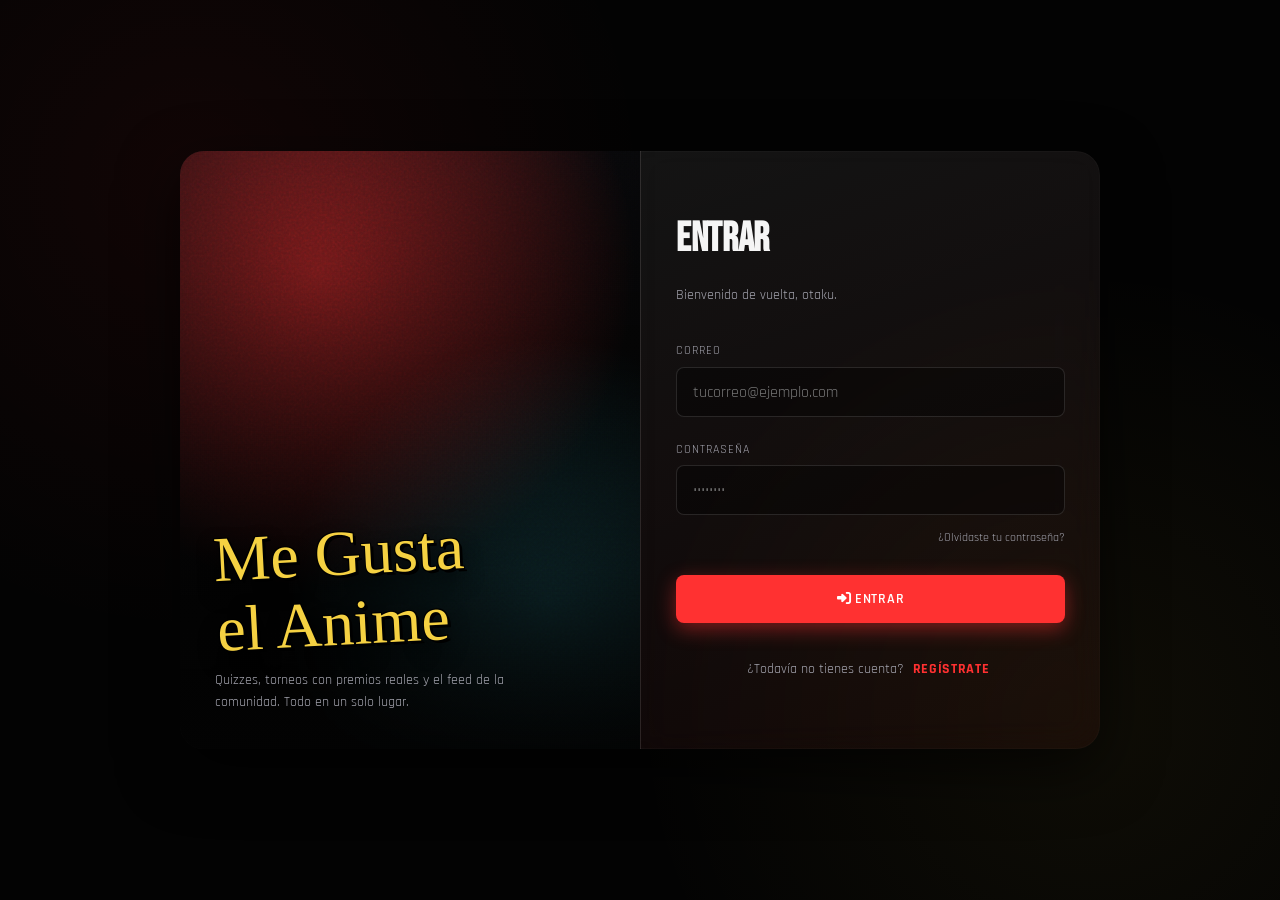
==== index.html @ 7f9291d6 "Update login and registration form titles and labels" ====
<!DOCTYPE html>
<html lang="es">
<head>
  <meta charset="UTF-8" />
  <meta name="viewport" content="width=device-width, initial-scale=1.0, maximum-scale=1.0, user-scalable=no" />
  <title>Me Gusta el Anime · Entrar</title>

  <link rel="preconnect" href="https://fonts.googleapis.com">
  <link rel="stylesheet" href="css/variables.css" />
  <link rel="stylesheet" href="css/login.css" />
  <link rel="stylesheet" href="css/transitions.css" />
  <link rel="stylesheet" href="https://cdnjs.cloudflare.com/ajax/libs/font-awesome/6.4.0/css/all.min.css">
</head>
<body>

  <!-- Velo del portal: arranca invisible, JS lo activa al confirmar entrada -->
  <div id="portal-veil" class="portal-veil"></div>

  <div class="pantalla-login">
    <div class="split-panel entrada-login" id="split-panel">

      <!-- LADO VISUAL -->
      <div class="panel-visual">
        <div class="panel-visual__slide panel-visual__slide--v1 activa"></div>
        <div class="panel-visual__slide panel-visual__slide--v2"></div>
        <div class="panel-visual__slide panel-visual__slide--v3"></div>
        <div class="panel-visual__branding">
          <div class="logo-graffiti">Me Gusta<br>el Anime</div>
          <p>Quizzes, torneos con premios reales y el feed de la comunidad. Todo en un solo lugar.</p>
        </div>
      </div>

      <!-- LADO DE FORMULARIOS -->
      <div class="panel-formularios">
        <div class="formularios-wrapper">

          <!-- LOGIN -->
          <form id="form-login" class="formulario activo" novalidate>
            <h2 class="formulario__titulo">Entrar</h2>
            <p class="formulario__subtitulo">Bienvenido de vuelta, otaku.</p>

            <div class="input-grupo">
              <label for="login-email">Correo</label>
              <input type="email" id="login-email" placeholder="tucorreo@ejemplo.com" required autocomplete="email" />
            </div>

            <div class="input-grupo">
              <label for="login-password">Contraseña</label>
              <input type="password" id="login-password" placeholder="••••••••" required autocomplete="current-password" />
            </div>

            <span class="olvido-password" id="btn-olvido-password">¿Olvidaste tu contraseña?</span>

            <button type="submit" class="btn btn-primario" style="width:100%;" id="btn-login">
              <i class="fa-solid fa-right-to-bracket"></i> Entrar
            </button>

            <div class="zona-mensajes" id="mensajes-login"></div>

            <p class="formulario__pie">
              ¿Todavía no tienes cuenta?
              <button type="button" id="ir-a-registro">Regístrate</button>
            </p>
          </form>

          <!-- REGISTRO -->
          <form id="form-registro" class="formulario" novalidate>
            <h2 class="formulario__titulo">Crear cuenta</h2>
            <p class="formulario__subtitulo">Únete a la comunidad en menos de un minuto.</p>

            <div class="input-grupo">
              <label for="registro-usuario">Usuario</label>
              <input type="text" id="registro-usuario" placeholder="Tu nombre de otaku" required autocomplete="username" />
            </div>

            <div class="input-grupo">
              <label for="registro-email">Correo</label>
              <input type="email" id="registro-email" placeholder="tucorreo@ejemplo.com" required autocomplete="email" />
            </div>

            <div class="input-grupo">
              <label for="registro-password">Contraseña</label>
              <input type="password" id="registro-password" placeholder="Mínimo 6 caracteres" required autocomplete="new-password" />
            </div>

            <button type="submit" class="btn btn-primario" style="width:100%;" id="btn-registro">
              <i class="fa-solid fa-user-plus"></i> Crear cuenta
            </button>

            <div class="zona-mensajes" id="mensajes-registro"></div>

            <p class="formulario__pie">
              ¿Ya tienes cuenta?
              <button type="button" id="ir-a-login">Inicia sesión</button>
            </p>
          </form>

        </div>
      </div>
    </div>
  </div>

  <script type="module" src="js/auth.js"></script>
</body>
</html>
---- css/variables.css ----
/* =====================================================================
   OTAKU NEXUS · variables.css
   ---------------------------------------------------------------------
   Tokens de diseño. Se importa PRIMERO en cada HTML.

   Dirección visual: "Manga Noir Premium" — la identidad negro+rojo
   original, refinada con la disciplina de espaciado/tipografía que
   pediste (estilo Vercel) y UN acento adicional ("plasma", cian
   eléctrico) reservado para momentos especiales: la transición de
   login → dashboard y detalles de foco/hover. El rojo sigue siendo
   el protagonista; el plasma es la sorpresa, no el fondo.
   ===================================================================== */

@import url('https://fonts.googleapis.com/css2?family=Bebas+Neue&family=Permanent+Marker&family=Rajdhani:wght@400;500;600;700&family=Share+Tech+Mono&display=swap');

:root {
  /* ---------- COLORES BASE (sin cambios, todo lo existente sigue igual) ---------- */
  --color-bg: #030303;
  --color-bg-soft: #0c0c0f;
  --color-accent-red: #ff3131;
  --color-accent-yellow: #f5d142;

  --color-text: #f5f5f5;
  --color-text-muted: #a3a3ad;
  --color-border: rgba(255, 255, 255, 0.08);

  --glass-bg: rgba(255, 255, 255, 0.04);
  --glass-bg-strong: rgba(255, 255, 255, 0.07);
  --glass-border: rgba(255, 255, 255, 0.12);
  --glass-blur: 16px;

  --color-red-glow: rgba(255, 49, 49, 0.45);
  --color-yellow-glow: rgba(245, 209, 66, 0.35);
  --color-red-soft: rgba(255, 49, 49, 0.12);
  --color-yellow-soft: rgba(245, 209, 66, 0.12);

  /* ---------- NUEVO: ACENTO "PLASMA" (uso deliberadamente escaso) ----------
     Solo para: la transición portal, anillos de foco, y un brillo muy
     puntual en tarjetas premium. Si empieza a aparecer en más de 2-3
     lugares por pantalla, es una señal de que se está sobre-usando. */
  --color-plasma: #43e6ff;
  --color-plasma-deep: #0f7fa8;
  --color-plasma-glow: rgba(67, 230, 255, 0.45);
  --color-plasma-soft: rgba(67, 230, 255, 0.1);

  /* Vidrio con tinte rojo, para tarjetas que quieres que se sientan
     "de marca" en vez de vidrio neutro genérico */
  --glass-tint-red: rgba(255, 49, 49, 0.05);

  /* ---------- TIPOGRAFÍA (misma familia tipográfica, mismo ADN) ---------- */
  --font-logo: 'Permanent Marker', cursive;
  --font-display: 'Bebas Neue', 'Oswald', sans-serif;
  --font-body: 'Rajdhani', 'Segoe UI', sans-serif;
  --font-mono: 'Share Tech Mono', monospace;

  --fs-xs: 0.75rem;
  --fs-sm: 0.875rem;
  --fs-base: 1rem;
  --fs-lg: 1.25rem;
  --fs-xl: 1.75rem;
  --fs-2xl: 2.5rem;
  --fs-3xl: 4rem;

  /* Tracking: negativo en display grande (como pediste, estilo Vercel),
     los títulos condensados tipo Bebas Neue lo agradecen en tamaños XL */
  --tracking-display-tight: -0.01em;
  --leading-body: 1.6;

  /* ---------- ESPACIADOS ---------- */
  --space-xs: 0.4rem;
  --space-sm: 0.8rem;
  --space-md: 1.4rem;
  --space-lg: 2.2rem;
  --space-xl: 3.5rem;

  /* ---------- RADIOS Y TRANSICIONES ---------- */
  --radius-sm: 8px;
  --radius-md: 14px;
  --radius-lg: 24px;
  --transition-fast: 0.18s ease;
  --transition-mid: 0.35s cubic-bezier(0.4, 0, 0.2, 1);

  /* Curvas nuevas para las animaciones "cinemáticas" (portal, stagger) */
  --ease-portal: cubic-bezier(0.76, 0, 0.24, 1);
  --ease-pop: cubic-bezier(0.34, 1.56, 0.64, 1);

  /* ---------- SOMBRAS ---------- */
  --shadow-card: 0 10px 40px rgba(0, 0, 0, 0.55);
  --shadow-card-lifted: 0 20px 60px rgba(0, 0, 0, 0.65), 0 0 0 1px rgba(255, 255, 255, 0.04) inset;
}

/* Respeta a las personas que piden menos movimiento en su sistema */
@media (prefers-reduced-motion: reduce) {
  *, *::before, *::after {
    animation-duration: 0.01ms !important;
    animation-iteration-count: 1 !important;
    transition-duration: 0.01ms !important;
    scroll-behavior: auto !important;
  }
}

/* =====================================================================
   RESET BÁSICO — aplica a TODAS las páginas
   ===================================================================== */
* {
  margin: 0;
  padding: 0;
  box-sizing: border-box;
}

html, body {
  height: 100%;
}

body {
  background-color: var(--color-bg);
  color: var(--color-text);
  font-family: var(--font-body);
  font-size: var(--fs-base);
  line-height: var(--leading-body);
  -webkit-font-smoothing: antialiased;
  background-image:
    radial-gradient(circle at 15% 20%, rgba(255, 49, 49, 0.06), transparent 35%),
    radial-gradient(circle at 85% 80%, rgba(245, 209, 66, 0.05), transparent 35%);
  background-attachment: fixed;
}

a { color: inherit; text-decoration: none; }
img, iframe, video { max-width: 100%; display: block; }

/* Foco visible y accesible en todo el sitio, con el acento plasma */
:focus-visible {
  outline: 2px solid var(--color-plasma);
  outline-offset: 2px;
}

/* =====================================================================
   ELEMENTOS REUTILIZABLES
   ===================================================================== */
.glass {
  background: var(--glass-bg);
  border: 1px solid var(--glass-border);
  border-radius: var(--radius-md);
  backdrop-filter: blur(var(--glass-blur));
  -webkit-backdrop-filter: blur(var(--glass-blur));
  box-shadow: var(--shadow-card);
}

.titulo-poster {
  font-family: var(--font-display);
  letter-spacing: var(--tracking-display-tight);
  text-transform: uppercase;
  position: relative;
  display: inline-block;
}

.titulo-poster::after {
  content: '';
  position: absolute;
  left: 0;
  bottom: -6px;
  width: 60%;
  height: 4px;
  background: linear-gradient(90deg, var(--color-accent-red), transparent);
  border-radius: 2px;
}

.btn {
  font-family: var(--font-body);
  font-weight: 600;
  letter-spacing: 0.05em;
  text-transform: uppercase;
  font-size: var(--fs-sm);
  padding: var(--space-sm) var(--space-lg);
  min-height: 48px;
  border: none;
  border-radius: var(--radius-sm);
  cursor: pointer;
  transition: transform var(--transition-fast), box-shadow var(--transition-fast), background var(--transition-fast);
}

.btn-primario {
  background: var(--color-accent-red);
  color: #fff;
  box-shadow: 0 6px 20px var(--color-red-glow);
}
.btn-primario:hover { transform: translateY(-2px); box-shadow: 0 10px 28px var(--color-red-glow); }
.btn-primario:active { transform: translateY(0) scale(0.98); }

.btn-secundario {
  background: transparent;
  color: var(--color-text);
  border: 1px solid var(--glass-border);
}
.btn-secundario:hover { border-color: var(--color-accent-red); color: var(--color-accent-red); }

.btn:disabled { opacity: 0.5; cursor: not-allowed; transform: none !important; }

.input-grupo { display: flex; flex-direction: column; gap: var(--space-xs); margin-bottom: var(--space-md); }
.input-grupo label { font-size: var(--fs-xs); text-transform: uppercase; letter-spacing: 0.08em; color: var(--color-text-muted); }
.input-grupo input, .input-grupo select, .input-grupo textarea {
  background: rgba(0, 0, 0, 0.35);
  border: 1px solid var(--glass-border);
  border-radius: var(--radius-sm);
  padding: 0.85rem 1rem;
  min-height: 48px;
  color: var(--color-text);
  font-family: var(--font-body);
  font-size: var(--fs-base);
  outline: none;
  transition: border-color var(--transition-fast), box-shadow var(--transition-fast);
}
.input-grupo input:focus, .input-grupo select:focus, .input-grupo textarea:focus {
  border-color: var(--color-accent-red);
  box-shadow: 0 0 0 3px var(--color-red-soft);
}

.input-fila { display: flex; gap: var(--space-sm); }
.input-fila .input-grupo { flex: 1; }
.input-fila .input-grupo.codigo-pais { flex: 0 0 110px; }

.alerta-amarilla {
  background: var(--color-yellow-soft); border: 1px solid var(--color-accent-yellow); color: var(--color-accent-yellow);
  font-family: var(--font-body); font-weight: 600; font-size: var(--fs-sm);
  padding: var(--space-sm) var(--space-md); border-radius: var(--radius-sm); text-align: center;
  box-shadow: 0 0 24px var(--color-yellow-glow);
}
.alerta-roja {
  background: var(--color-red-soft); border: 1px solid var(--color-accent-red); color: var(--color-accent-red);
  font-weight: 600; font-size: var(--fs-sm); padding: var(--space-sm) var(--space-md); border-radius: var(--radius-sm); text-align: center;
}
.alerta-verde {
  background: rgba(76, 217, 123, 0.12); border: 1px solid #4cd97b; color: #4cd97b;
  font-weight: 600; font-size: var(--fs-sm); padding: var(--space-sm) var(--space-md); border-radius: var(--radius-sm); text-align: center;
}

.oculto { display: none !important; }

::-webkit-scrollbar { width: 8px; }
::-webkit-scrollbar-track { background: var(--color-bg-soft); }
::-webkit-scrollbar-thumb { background: var(--color-accent-red); border-radius: 4px; }
---- css/login.css ----
/* =====================================================================
   OTAKU NEXUS · login.css
   ---------------------------------------------------------------------
   Pantalla de Login / Registro. Panel dividido en 2: lado visual
   (slides abstractos tipo "cover art", listos para reemplazarse por
   banners reales de Supabase) y lado de formularios en vidrio con
   tinte rojo (no vidrio blanco genérico).
   ===================================================================== */

.pantalla-login {
  min-height: 100vh;
  width: 100%;
  display: flex;
  align-items: center;
  justify-content: center;
  padding: var(--space-md);
}

/* ---------------------------------------------------------------------
   Tarjeta "split panel"
   --------------------------------------------------------------------- */
.split-panel {
  position: relative;
  width: 100%;
  max-width: 920px;
  min-height: 560px;
  display: grid;
  grid-template-columns: 1fr 1fr;
  overflow: hidden;
  border-radius: var(--radius-lg);
  box-shadow: var(--shadow-card-lifted);
}

/* ---------- LADO VISUAL ---------- */
.panel-visual {
  position: relative;
  overflow: hidden;
  order: 1;
}

/* Slides abstractos: degradados en capas + grano sutil, simulan
   "cover art" de anime sin usar arte con derechos de autor. Cuando
   conectemos los banners reales de Supabase, esta clase se reemplaza
   por background-image en el JS y el resto del efecto se mantiene. */
.panel-visual__slide {
  position: absolute;
  inset: 0;
  opacity: 0;
  transform: scale(1.08);
  transition: opacity 1.4s ease, transform 8s ease;
  background-size: cover;
  background-position: center;
}

.panel-visual__slide.activa {
  opacity: 1;
  transform: scale(1);
}

.panel-visual__slide--v1 {
  background:
    radial-gradient(circle at 30% 20%, rgba(255, 49, 49, 0.55), transparent 55%),
    radial-gradient(circle at 80% 75%, rgba(67, 230, 255, 0.25), transparent 45%),
    linear-gradient(160deg, #0c0c0f 0%, #030303 60%);
}
.panel-visual__slide--v2 {
  background:
    radial-gradient(circle at 75% 25%, rgba(245, 209, 66, 0.35), transparent 50%),
    radial-gradient(circle at 20% 80%, rgba(255, 49, 49, 0.45), transparent 50%),
    linear-gradient(200deg, #0c0c0f 0%, #030303 65%);
}
.panel-visual__slide--v3 {
  background:
    radial-gradient(circle at 50% 15%, rgba(67, 230, 255, 0.3), transparent 50%),
    radial-gradient(circle at 60% 90%, rgba(255, 49, 49, 0.4), transparent 50%),
    linear-gradient(190deg, #0c0c0f 0%, #030303 60%);
}

/* Grano sutil sobre los slides, para que no se vean "planos" */
.panel-visual::after {
  content: '';
  position: absolute;
  inset: 0;
  z-index: 2;
  opacity: 0.35;
  mix-blend-mode: overlay;
  background-image: url("data:image/svg+xml,%3Csvg xmlns='http://www.w3.org/2000/svg' viewBox='0 0 200 200'%3E%3Cfilter id='n'%3E%3CfeTurbulence type='fractalNoise' baseFrequency='0.9' numOctaves='2' stitchTiles='stitch'/%3E%3C/filter%3E%3Crect width='100%25' height='100%25' filter='url(%23n)'/%3E%3C/svg%3E");
}

.panel-visual::before {
  content: '';
  position: absolute;
  inset: 0;
  background: linear-gradient(180deg, rgba(3, 3, 3, 0.1) 0%, rgba(3, 3, 3, 0.55) 70%, rgba(3, 3, 3, 0.92) 100%);
  z-index: 3;
}

.panel-visual__branding {
  position: absolute;
  bottom: var(--space-lg);
  left: var(--space-lg);
  right: var(--space-lg);
  z-index: 4;
}

.panel-visual__branding h1 {
  font-family: var(--font-display);
  font-size: var(--fs-3xl);
  line-height: 1;
  letter-spacing: var(--tracking-display-tight);
  color: #fff;
  text-shadow: 0 0 24px var(--color-red-glow);
}

.logo-graffiti {
  font-family: var(--font-logo);
  font-size: var(--fs-3xl);
  line-height: 1.1;
  color: var(--color-accent-yellow) !important;
  text-shadow: 3px 3px 0 #000, -1px -1px 0 #000, 1px -1px 0 #000, -1px 1px 0 #000, 1px 1px 0 #000, 0 10px 20px rgba(0,0,0,0.8) !important;
  transform: rotate(-3deg);
  margin-bottom: var(--space-sm);
}

.panel-visual__branding p {
  margin-top: var(--space-xs);
  color: var(--color-text-muted);
  font-size: var(--fs-sm);
  max-width: 320px;
}

/* ---------- LADO DE FORMULARIOS (vidrio con tinte de marca) ---------- */
.panel-formularios {
  position: relative;
  background: linear-gradient(160deg, var(--glass-bg-strong), var(--glass-tint-red));
  backdrop-filter: blur(var(--glass-blur));
  -webkit-backdrop-filter: blur(var(--glass-blur));
  border-left: 1px solid var(--glass-border);
  display: flex;
  flex-direction: column;
  justify-content: center;
  padding: var(--space-xl) var(--space-lg);
  order: 2;
}

.formularios-wrapper {
  position: relative;
  width: 100%;
}

.formulario {
  position: absolute;
  top: 0;
  left: 0;
  width: 100%;
  opacity: 0;
  pointer-events: none;
  transform: translateX(40px);
  transition: opacity var(--transition-mid), transform var(--transition-mid);
}

.formulario.activo {
  position: relative;
  opacity: 1;
  pointer-events: auto;
  transform: translateX(0);
}

.formulario__titulo {
  font-family: var(--font-display);
  font-size: var(--fs-2xl);
  letter-spacing: var(--tracking-display-tight);
  text-transform: uppercase;
  margin-bottom: var(--space-sm);
}

.formulario__subtitulo {
  color: var(--color-text-muted);
  font-size: var(--fs-sm);
  margin-bottom: var(--space-lg);
}

.formulario__pie {
  margin-top: var(--space-md);
  font-size: var(--fs-sm);
  color: var(--color-text-muted);
  text-align: center;
}

.formulario__pie button {
  background: none;
  border: none;
  color: var(--color-accent-red);
  font-weight: 700;
  cursor: pointer;
  font-family: var(--font-body);
  font-size: var(--fs-sm);
  text-transform: uppercase;
  letter-spacing: 0.05em;
  min-height: 48px;
  padding: 0 0.3rem;
}
.formulario__pie button:hover { text-decoration: underline; }

.olvido-password {
  display: block;
  text-align: right;
  font-size: var(--fs-xs);
  color: var(--color-text-muted);
  margin-top: -0.6rem;
  margin-bottom: var(--space-md);
  cursor: pointer;
  min-height: 24px;
}
.olvido-password:hover { color: var(--color-accent-yellow); }

.zona-mensajes { margin-top: var(--space-md); }
.zona-mensajes:empty { display: none; }

/* ---------------------------------------------------------------------
   RESPONSIVE — mobile first real: en pantallas angostas el visual
   se convierte en franja superior compacta y los formularios ganan
   todo el protagonismo (que es lo que se usa el 90% del tiempo desde
   un teléfono).
   --------------------------------------------------------------------- */
@media (max-width: 760px) {
  .split-panel { grid-template-columns: 1fr; min-height: auto; border-radius: var(--radius-md); }
  .panel-visual { order: 1; min-height: 200px; }
  .panel-formularios { order: 2; border-left: none; border-top: 1px solid var(--glass-border); padding: var(--space-lg) var(--space-md); }
  .panel-visual__branding h1 { font-size: var(--fs-2xl); }
  .pantalla-login { padding: 0; }
  .split-panel { border-radius: 0; min-height: 100vh; }
}

.oculto { display: none !important; }
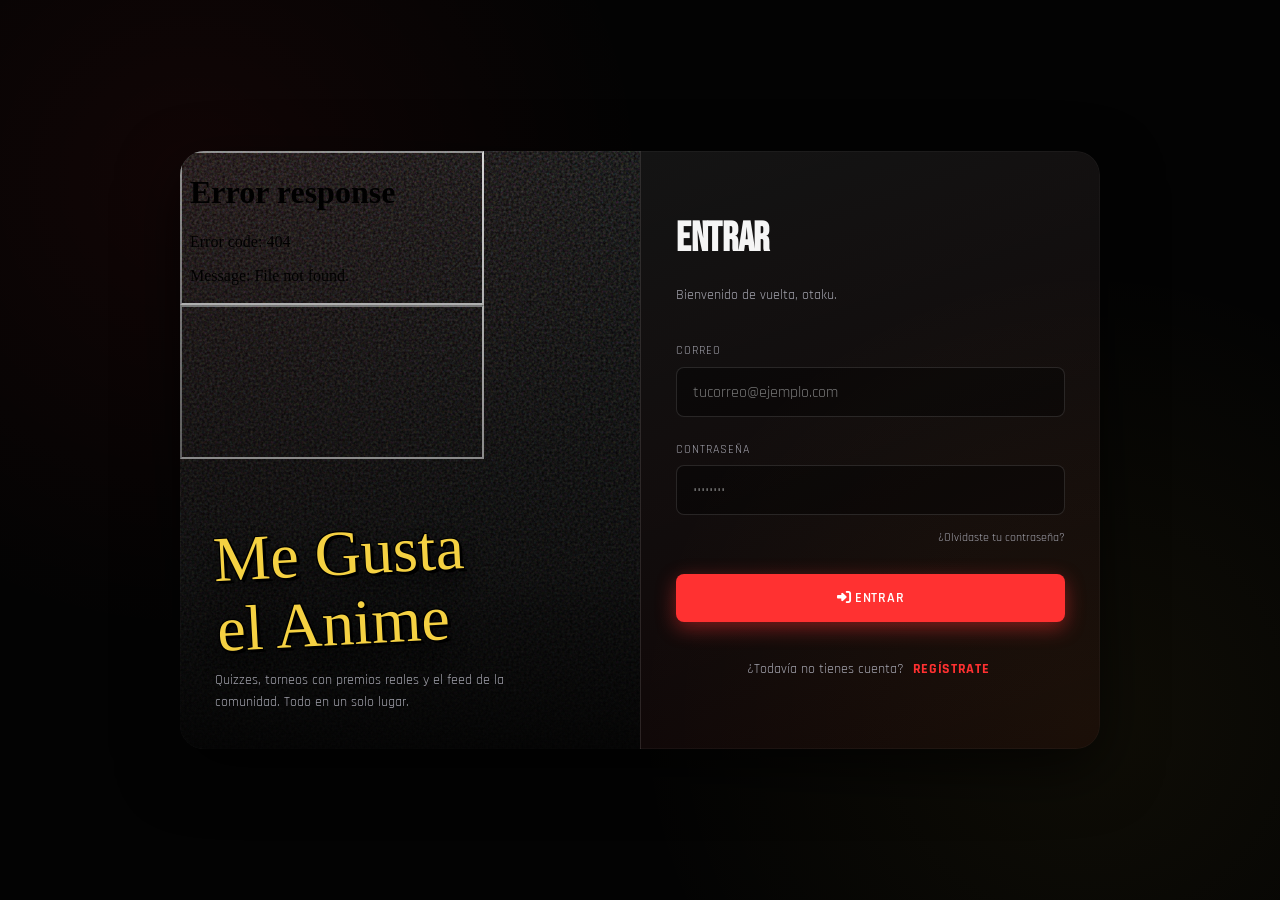
==== commit 24c3b7e2: "Enhance visual panel with iframes and comments Updated comments for better clarity and added iframes" ====
--- a/index.html
+++ b/index.html
@@ -19,11 +19,12 @@
   <div class="pantalla-login">
     <div class="split-panel entrada-login" id="split-panel">
 
-      <!-- LADO VISUAL -->
+      <!-- LADO VISUAL: tómbola de animaciones (doble iframe en cross-fade) -->
       <div class="panel-visual">
-        <div class="panel-visual__slide panel-visual__slide--v1 activa"></div>
-        <div class="panel-visual__slide panel-visual__slide--v2"></div>
-        <div class="panel-visual__slide panel-visual__slide--v3"></div>
+        <iframe id="fondoA" class="panel-visual__frame activa" data-actual="megustaelanime.html"
+                src="megustaelanime.html" title="" tabindex="-1" aria-hidden="true"></iframe>
+        <iframe id="fondoB" class="panel-visual__frame" data-actual=""
+                src="" title="" tabindex="-1" aria-hidden="true"></iframe>
         <div class="panel-visual__branding">
           <div class="logo-graffiti">Me Gusta<br>el Anime</div>
           <p>Quizzes, torneos con premios reales y el feed de la comunidad. Todo en un solo lugar.</p>
@@ -100,6 +101,8 @@
     </div>
   </div>
 
+  <!-- Módulo de fondo: SOLO decide qué animación se ve. No sabe nada de auth. -->
+  <script src="js/fondo-tombola.js"></script>
   <script type="module" src="js/auth.js"></script>
 </body>
 </html>
--- a/css/variables.css
+++ b/css/variables.css
@@ -1,5 +1,5 @@
 /* =====================================================================
-   OTAKU NEXUS · variables.css
+   ME GUSTA EL ANIME · variables.css
    ---------------------------------------------------------------------
    Tokens de diseño. Se importa PRIMERO en cada HTML.
 
@@ -46,6 +46,43 @@
   /* Vidrio con tinte rojo, para tarjetas que quieres que se sientan
      "de marca" en vez de vidrio neutro genérico */
   --glass-tint-red: rgba(255, 49, 49, 0.05);
+
+  /* =====================================================================
+     PALETA "PORTAL CHAKRA" — acento dinámico por sección
+     ---------------------------------------------------------------------
+     Cada pestaña del dashboard tiene su propio color de identidad, que
+     repinta en vivo el indicador de navegación, el acento de los
+     títulos de sección y los estados activos/hover de esa pantalla.
+     Mantiene la misma "temperatura" neón que el rojo/amarillo/plasma
+     que ya existían, para que no se sientan colores importados de
+     otra paleta.
+       Inicio   -> rojo    (--color-accent-red, ya existente)
+       Buscar   -> verde
+       Arcade   -> naranja
+       Quiz     -> morado
+       Ajustes  -> azul
+     ===================================================================== */
+  --color-accent-green: #2ee67d;
+  --color-green-glow: rgba(46, 230, 125, 0.45);
+  --color-green-soft: rgba(46, 230, 125, 0.12);
+
+  --color-accent-orange: #ff8c42;
+  --color-orange-glow: rgba(255, 140, 66, 0.45);
+  --color-orange-soft: rgba(255, 140, 66, 0.12);
+
+  --color-accent-purple: #b46bff;
+  --color-purple-glow: rgba(180, 107, 255, 0.45);
+  --color-purple-soft: rgba(180, 107, 255, 0.12);
+
+  --color-accent-blue: #4361ee;
+  --color-blue-glow: rgba(67, 97, 238, 0.45);
+  --color-blue-soft: rgba(67, 97, 238, 0.12);
+
+  /* Fallback global: si nada define --color-activo, todo el sistema
+     sigue viéndose exactamente igual que hoy (rojo de marca). */
+  --color-activo: var(--color-accent-red);
+  --glow-activo: var(--color-red-glow);
+  --soft-activo: var(--color-red-soft);
 
   /* ---------- TIPOGRAFÍA (misma familia tipográfica, mismo ADN) ---------- */
   --font-logo: 'Permanent Marker', cursive;
--- a/css/transitions.css
+++ b/css/transitions.css
@@ -0,0 +1,114 @@
+/* =====================================================================
+   OTAKU NEXUS · transitions.css
+   ---------------------------------------------------------------------
+   La firma visual del sitio: el "PORTAL". En vez de un fade genérico
+   entre el login y el dashboard, usamos un velo que se abre en iris
+   (clip-path circular) combinado con una tarjeta que se inclina en 3D
+   y se disuelve. El dashboard "nace" con el mismo velo cerrándose
+   hacia la barra inferior, y su contenido entra en cascada (stagger),
+   como una app nativa, no como una página web recargando.
+
+   Como son 2 documentos HTML distintos (no SPA), el truco es que el
+   velo ya empieza "cerrado" en dashboard.html (sin flash de contenido)
+   y se abre con JS apenas el DOM está listo.
+   ===================================================================== */
+
+/* ---------------------------------------------------------------------
+   EL VELO ("PORTAL")
+   --------------------------------------------------------------------- */
+.portal-veil {
+  position: fixed;
+  inset: 0;
+  z-index: 9999;
+  pointer-events: none;
+  background:
+    radial-gradient(circle at 50% 50%, var(--color-plasma-deep) 0%, var(--color-bg) 45%, #000 100%);
+  clip-path: circle(0% at 50% 50%);
+  opacity: 0;
+}
+
+/* Estado inicial en el LOGIN: invisible, listo para abrirse hacia afuera */
+.portal-veil.veil--cerrando {
+  animation: portalCerrar 0.75s var(--ease-portal) forwards;
+}
+
+@keyframes portalCerrar {
+  0%   { clip-path: circle(0% at var(--origen-x, 50%) var(--origen-y, 50%)); opacity: 0; }
+  15%  { opacity: 1; }
+  100% { clip-path: circle(150% at var(--origen-x, 50%) var(--origen-y, 50%)); opacity: 1; }
+}
+
+/* Estado inicial en el DASHBOARD: ya cubierto por completo (evita flash) */
+.portal-veil.veil--cubierto {
+  clip-path: circle(150% at 50% 100%);
+  opacity: 1;
+}
+
+.portal-veil.veil--abriendo {
+  animation: portalAbrir 0.85s var(--ease-portal) forwards;
+}
+
+@keyframes portalAbrir {
+  0%   { clip-path: circle(150% at 50% 100%); opacity: 1; }
+  85%  { opacity: 1; }
+  100% { clip-path: circle(0% at 50% 100%); opacity: 0; }
+}
+
+/* ---------------------------------------------------------------------
+   LA TARJETA DE LOGIN "CAYENDO" HACIA EL PORTAL (3D)
+   --------------------------------------------------------------------- */
+.portal-saliendo {
+  animation: cardHaciaElPortal 0.6s var(--ease-portal) forwards;
+  transform-style: preserve-3d;
+}
+
+@keyframes cardHaciaElPortal {
+  0% {
+    transform: perspective(1400px) rotateX(0deg) scale(1);
+    opacity: 1;
+    filter: blur(0px);
+  }
+  100% {
+    transform: perspective(1400px) rotateX(14deg) translateY(-30px) scale(0.88);
+    opacity: 0;
+    filter: blur(10px);
+  }
+}
+
+/* ---------------------------------------------------------------------
+   ENTRADA EN CASCADA DEL DASHBOARD (STAGGER 3D)
+   --------------------------------------------------------------------- */
+.stagger-in {
+  opacity: 0;
+  transform: perspective(900px) rotateX(8deg) translateY(18px);
+  animation: entradaEnCascada 0.6s var(--ease-pop) forwards;
+  animation-delay: var(--stagger-delay, 0s);
+}
+
+@keyframes entradaEnCascada {
+  to {
+    opacity: 1;
+    transform: perspective(900px) rotateX(0deg) translateY(0);
+  }
+}
+
+/* ---------------------------------------------------------------------
+   ENTRADA SUAVE DEL LOGIN AL CARGAR LA PÁGINA POR PRIMERA VEZ
+   --------------------------------------------------------------------- */
+.entrada-login {
+  animation: entradaLogin 0.8s var(--ease-pop) both;
+}
+@keyframes entradaLogin {
+  from { opacity: 0; transform: perspective(1400px) rotateX(-6deg) translateY(24px) scale(0.97); }
+  to   { opacity: 1; transform: perspective(1400px) rotateX(0deg) translateY(0) scale(1); }
+}
+
+@media (prefers-reduced-motion: reduce) {
+  .portal-veil, .portal-saliendo, .stagger-in, .entrada-login {
+    animation: none !important;
+    transform: none !important;
+    filter: none !important;
+    opacity: 1 !important;
+    clip-path: none !important;
+  }
+}
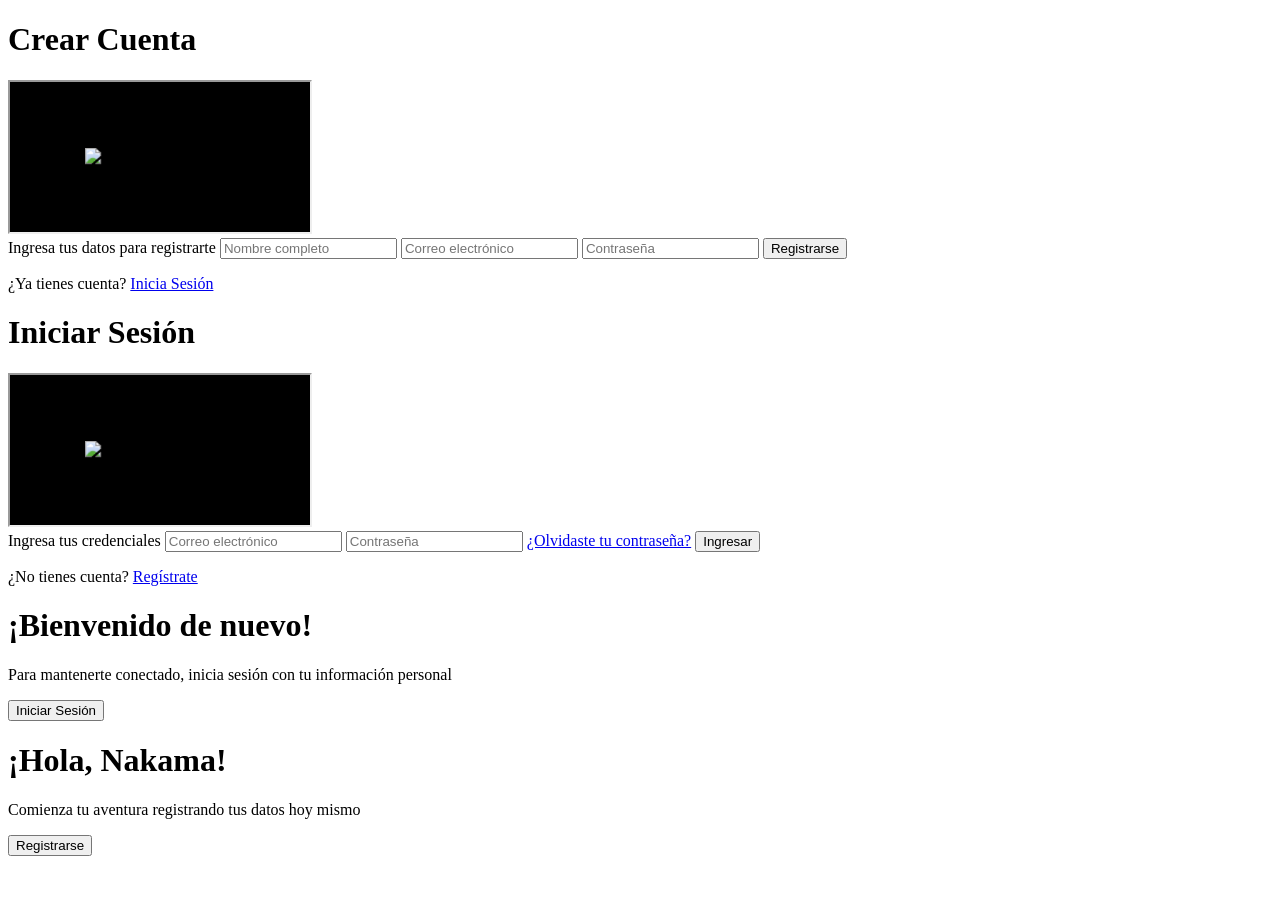
==== commit 86f47ba4: "Refactor index.html for improved structure and styles" ====
--- a/index.html
+++ b/index.html
@@ -1,108 +1,75 @@
 <!DOCTYPE html>
 <html lang="es">
 <head>
-  <meta charset="UTF-8" />
-  <meta name="viewport" content="width=device-width, initial-scale=1.0, maximum-scale=1.0, user-scalable=no" />
-  <title>Me Gusta el Anime · Entrar</title>
-
-  <link rel="preconnect" href="https://fonts.googleapis.com">
-  <link rel="stylesheet" href="css/variables.css" />
-  <link rel="stylesheet" href="css/login.css" />
-  <link rel="stylesheet" href="css/transitions.css" />
-  <link rel="stylesheet" href="https://cdnjs.cloudflare.com/ajax/libs/font-awesome/6.4.0/css/all.min.css">
+    <meta charset="UTF-8">
+    <meta name="viewport" content="width=device-width, initial-scale=1.0, maximum-scale=1.0, user-scalable=no, minimum-scale=1.0">
+    <title>Me Gusta el Anime | Entrar</title>
+    <link rel="stylesheet" href="https://cdnjs.cloudflare.com/ajax/libs/font-awesome/5.15.4/css/all.min.css">
+    <link rel="stylesheet" href="css/login.css">
 </head>
 <body>
+    <div class="container" id="container">
 
-  <!-- Velo del portal: arranca invisible, JS lo activa al confirmar entrada -->
-  <div id="portal-veil" class="portal-veil"></div>
+        <!-- PANEL DE REGISTRO (SIGN UP) -->
+        <div class="form-container sign-up-container">
+            <form action="#">
+                <h1>Crear Cuenta</h1>
 
-  <div class="pantalla-login">
-    <div class="split-panel entrada-login" id="split-panel">
+                <!-- Tómbola de animación (antes: barco-luffy fijo) -->
+                <div class="animacion-box">
+                    <iframe class="tombola-frame" id="tombolaRegistro" src="megustaelanime.html" title="" tabindex="-1" aria-hidden="true"></iframe>
+                </div>
 
-      <!-- LADO VISUAL: tómbola de animaciones (doble iframe en cross-fade) -->
-      <div class="panel-visual">
-        <iframe id="fondoA" class="panel-visual__frame activa" data-actual="megustaelanime.html"
-                src="megustaelanime.html" title="" tabindex="-1" aria-hidden="true"></iframe>
-        <iframe id="fondoB" class="panel-visual__frame" data-actual=""
-                src="" title="" tabindex="-1" aria-hidden="true"></iframe>
-        <div class="panel-visual__branding">
-          <div class="logo-graffiti">Me Gusta<br>el Anime</div>
-          <p>Quizzes, torneos con premios reales y el feed de la comunidad. Todo en un solo lugar.</p>
+                <span>Ingresa tus datos para registrarte</span>
+                <input type="text" placeholder="Nombre completo" />
+                <input type="email" placeholder="Correo electrónico" />
+                <input type="password" placeholder="Contraseña" />
+                <button type="button">Registrarse</button>
+
+                <p class="mobile-toggle">¿Ya tienes cuenta? <a href="#" id="signInMobile">Inicia Sesión</a></p>
+            </form>
         </div>
-      </div>
 
-      <!-- LADO DE FORMULARIOS -->
-      <div class="panel-formularios">
-        <div class="formularios-wrapper">
+        <!-- PANEL DE INICIO DE SESIÓN (SIGN IN) -->
+        <div class="form-container sign-in-container">
+            <form action="#">
+                <h1>Iniciar Sesión</h1>
 
-          <!-- LOGIN -->
-          <form id="form-login" class="formulario activo" novalidate>
-            <h2 class="formulario__titulo">Entrar</h2>
-            <p class="formulario__subtitulo">Bienvenido de vuelta, otaku.</p>
+                <!-- Tómbola de animación (antes: nube-akatsuki fija) -->
+                <div class="animacion-box">
+                    <iframe class="tombola-frame" id="tombolaLogin" src="megustaelanime.html" title="" tabindex="-1" aria-hidden="true"></iframe>
+                </div>
 
-            <div class="input-grupo">
-              <label for="login-email">Correo</label>
-              <input type="email" id="login-email" placeholder="tucorreo@ejemplo.com" required autocomplete="email" />
+                <span>Ingresa tus credenciales</span>
+                <input type="email" placeholder="Correo electrónico" />
+                <input type="password" placeholder="Contraseña" />
+                <a href="#">¿Olvidaste tu contraseña?</a>
+                <button type="button">Ingresar</button>
+
+                <p class="mobile-toggle">¿No tienes cuenta? <a href="#" id="signUpMobile">Regístrate</a></p>
+            </form>
+        </div>
+
+        <!-- PANEL SUPERPUESTO (SOLO PC) -->
+        <div class="overlay-container">
+            <div class="overlay">
+                <div class="overlay-panel overlay-left">
+                    <h1>¡Bienvenido de nuevo!</h1>
+                    <p>Para mantenerte conectado, inicia sesión con tu información personal</p>
+                    <button class="ghost" id="signIn">Iniciar Sesión</button>
+                </div>
+                <div class="overlay-panel overlay-right">
+                    <h1>¡Hola, Nakama!</h1>
+                    <p>Comienza tu aventura registrando tus datos hoy mismo</p>
+                    <button class="ghost" id="signUp">Registrarse</button>
+                </div>
             </div>
+        </div>
+    </div>
 
-            <div class="input-grupo">
-              <label for="login-password">Contraseña</label>
-              <input type="password" id="login-password" placeholder="••••••••" required autocomplete="current-password" />
-            </div>
-
-            <span class="olvido-password" id="btn-olvido-password">¿Olvidaste tu contraseña?</span>
-
-            <button type="submit" class="btn btn-primario" style="width:100%;" id="btn-login">
-              <i class="fa-solid fa-right-to-bracket"></i> Entrar
-            </button>
-
-            <div class="zona-mensajes" id="mensajes-login"></div>
-
-            <p class="formulario__pie">
-              ¿Todavía no tienes cuenta?
-              <button type="button" id="ir-a-registro">Regístrate</button>
-            </p>
-          </form>
-
-          <!-- REGISTRO -->
-          <form id="form-registro" class="formulario" novalidate>
-            <h2 class="formulario__titulo">Crear cuenta</h2>
-            <p class="formulario__subtitulo">Únete a la comunidad en menos de un minuto.</p>
-
-            <div class="input-grupo">
-              <label for="registro-usuario">Usuario</label>
-              <input type="text" id="registro-usuario" placeholder="Tu nombre de otaku" required autocomplete="username" />
-            </div>
-
-            <div class="input-grupo">
-              <label for="registro-email">Correo</label>
-              <input type="email" id="registro-email" placeholder="tucorreo@ejemplo.com" required autocomplete="email" />
-            </div>
-
-            <div class="input-grupo">
-              <label for="registro-password">Contraseña</label>
-              <input type="password" id="registro-password" placeholder="Mínimo 6 caracteres" required autocomplete="new-password" />
-            </div>
-
-            <button type="submit" class="btn btn-primario" style="width:100%;" id="btn-registro">
-              <i class="fa-solid fa-user-plus"></i> Crear cuenta
-            </button>
-
-            <div class="zona-mensajes" id="mensajes-registro"></div>
-
-            <p class="formulario__pie">
-              ¿Ya tienes cuenta?
-              <button type="button" id="ir-a-login">Inicia sesión</button>
-            </p>
-          </form>
-
-        </div>
-      </div>
-    </div>
-  </div>
-
-  <!-- Módulo de fondo: SOLO decide qué animación se ve. No sabe nada de auth. -->
-  <script src="js/fondo-tombola.js"></script>
-  <script type="module" src="js/auth.js"></script>
+    <!-- Módulo 1: SOLO decide qué animación va en la tómbola -->
+    <script src="js/fondo-tombola.js"></script>
+    <!-- Módulo 2: SOLO alterna login/registro (desktop + mobile) -->
+    <script src="js/auth-ui.js"></script>
 </body>
 </html>
--- a/css/login.css
+++ b/css/login.css
@@ -1,10 +1,9 @@
 /* =====================================================================
-   OTAKU NEXUS · login.css
+   ME GUSTA EL ANIME · login.css
    ---------------------------------------------------------------------
    Pantalla de Login / Registro. Panel dividido en 2: lado visual
-   (slides abstractos tipo "cover art", listos para reemplazarse por
-   banners reales de Supabase) y lado de formularios en vidrio con
-   tinte rojo (no vidrio blanco genérico).
+   (tómbola de animaciones en iframe) y lado de formularios en vidrio
+   con tinte rojo (no vidrio blanco genérico).
    ===================================================================== */
 
 .pantalla-login {
@@ -36,47 +35,30 @@
   position: relative;
   overflow: hidden;
   order: 1;
-}
-
-/* Slides abstractos: degradados en capas + grano sutil, simulan
-   "cover art" de anime sin usar arte con derechos de autor. Cuando
-   conectemos los banners reales de Supabase, esta clase se reemplaza
-   por background-image en el JS y el resto del efecto se mantiene. */
-.panel-visual__slide {
+  background: #030303; /* fondo de respaldo mientras carga el primer iframe */
+}
+
+/* Tómbola de animaciones: dos iframes en cross-fade (doble buffer).
+   Uno siempre visible, el otro precarga la siguiente animación antes
+   de mostrarla (evita parpadeos / pantallazo negro en redes lentas). */
+.panel-visual__frame {
   position: absolute;
   inset: 0;
+  width: 100%;
+  height: 100%;
+  border: 0;
+  z-index: 1;
+  pointer-events: none;
   opacity: 0;
-  transform: scale(1.08);
-  transition: opacity 1.4s ease, transform 8s ease;
-  background-size: cover;
-  background-position: center;
-}
-
-.panel-visual__slide.activa {
+  will-change: opacity;
+  transition: opacity .6s ease;
+}
+
+.panel-visual__frame.activa {
   opacity: 1;
-  transform: scale(1);
-}
-
-.panel-visual__slide--v1 {
-  background:
-    radial-gradient(circle at 30% 20%, rgba(255, 49, 49, 0.55), transparent 55%),
-    radial-gradient(circle at 80% 75%, rgba(67, 230, 255, 0.25), transparent 45%),
-    linear-gradient(160deg, #0c0c0f 0%, #030303 60%);
-}
-.panel-visual__slide--v2 {
-  background:
-    radial-gradient(circle at 75% 25%, rgba(245, 209, 66, 0.35), transparent 50%),
-    radial-gradient(circle at 20% 80%, rgba(255, 49, 49, 0.45), transparent 50%),
-    linear-gradient(200deg, #0c0c0f 0%, #030303 65%);
-}
-.panel-visual__slide--v3 {
-  background:
-    radial-gradient(circle at 50% 15%, rgba(67, 230, 255, 0.3), transparent 50%),
-    radial-gradient(circle at 60% 90%, rgba(255, 49, 49, 0.4), transparent 50%),
-    linear-gradient(190deg, #0c0c0f 0%, #030303 60%);
-}
-
-/* Grano sutil sobre los slides, para que no se vean "planos" */
+}
+
+/* Grano sutil sobre la tómbola, para que no se vea "plana" */
 .panel-visual::after {
   content: '';
   position: absolute;
@@ -84,6 +66,7 @@
   z-index: 2;
   opacity: 0.35;
   mix-blend-mode: overlay;
+  pointer-events: none;
   background-image: url("data:image/svg+xml,%3Csvg xmlns='http://www.w3.org/2000/svg' viewBox='0 0 200 200'%3E%3Cfilter id='n'%3E%3CfeTurbulence type='fractalNoise' baseFrequency='0.9' numOctaves='2' stitchTiles='stitch'/%3E%3C/filter%3E%3Crect width='100%25' height='100%25' filter='url(%23n)'/%3E%3C/svg%3E");
 }
 
@@ -91,8 +74,9 @@
   content: '';
   position: absolute;
   inset: 0;
+  z-index: 3;
+  pointer-events: none;
   background: linear-gradient(180deg, rgba(3, 3, 3, 0.1) 0%, rgba(3, 3, 3, 0.55) 70%, rgba(3, 3, 3, 0.92) 100%);
-  z-index: 3;
 }
 
 .panel-visual__branding {
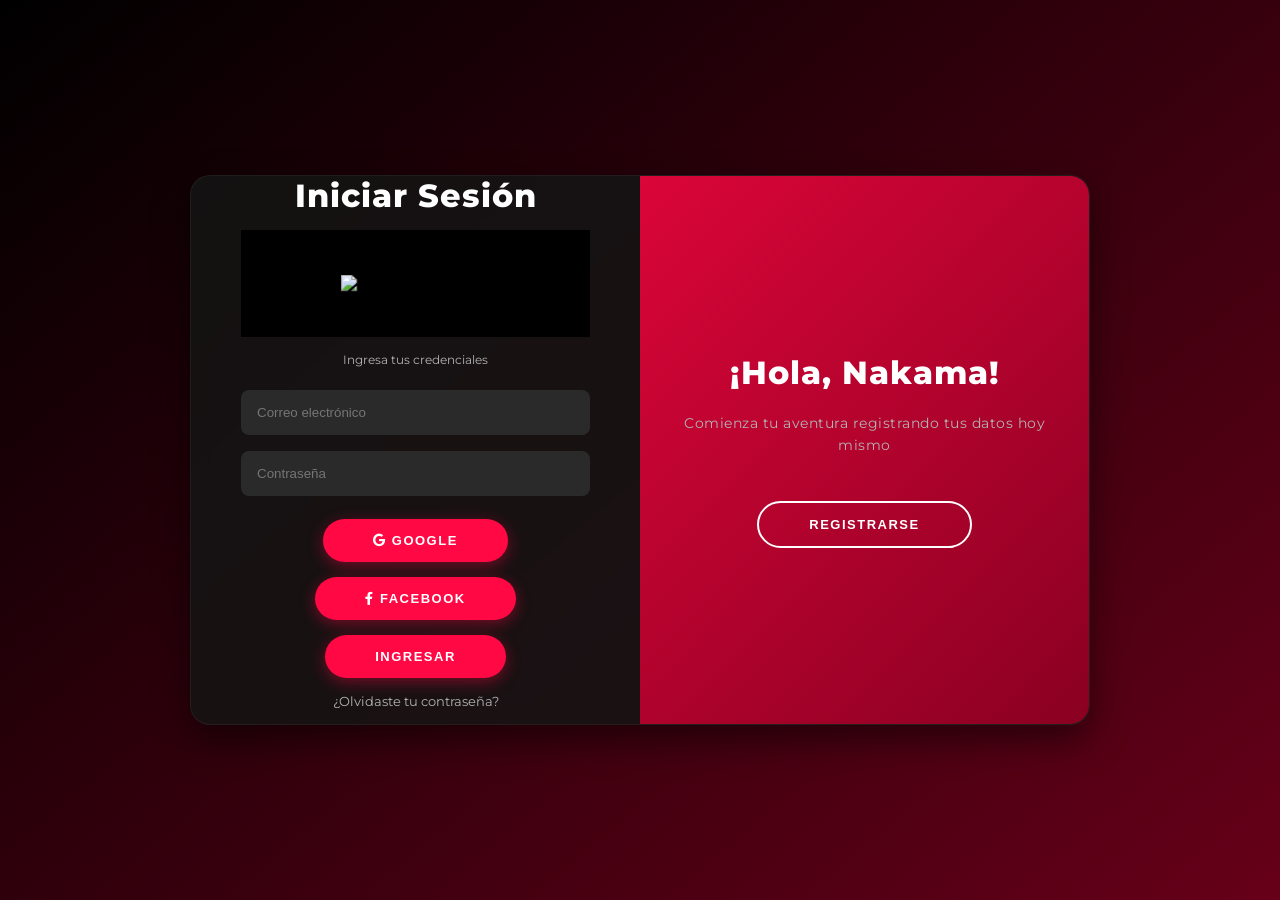
==== commit 3794805f: "Add social login buttons and update password link" ====
--- a/index.html
+++ b/index.html
@@ -43,10 +43,20 @@
                 <span>Ingresa tus credenciales</span>
                 <input type="email" placeholder="Correo electrónico" />
                 <input type="password" placeholder="Contraseña" />
-                <a href="#">¿Olvidaste tu contraseña?</a>
+
+                <div class="social-login">
+                    <button type="button" class="btn-social btn-google">
+                        <i class="fab fa-google"></i> Google
+                    </button>
+                    <button type="button" class="btn-social btn-facebook">
+                        <i class="fab fa-facebook-f"></i> Facebook
+                    </button>
+                </div>
+
                 <button type="button">Ingresar</button>
 
                 <p class="mobile-toggle">¿No tienes cuenta? <a href="#" id="signUpMobile">Regístrate</a></p>
+                <a href="#" class="olvido-destacado">¿Olvidaste tu contraseña?</a>
             </form>
         </div>
 
--- a/css/login.css
+++ b/css/login.css
@@ -1,219 +1,356 @@
 /* =====================================================================
-   ME GUSTA EL ANIME · login.css
+   ME GUSTA EL ANIME · css/login.css
    ---------------------------------------------------------------------
-   Pantalla de Login / Registro. Panel dividido en 2: lado visual
-   (tómbola de animaciones en iframe) y lado de formularios en vidrio
-   con tinte rojo (no vidrio blanco genérico).
+   Mismo diseño exacto de tu loginanime.html original (tarjetas
+   deslizantes + overlay). Cambios respecto al original:
+     1) Se quitó #canvas1 y su motor de partículas (pesado en móvil).
+     2) El body ahora usa un degradado líquido negro/escarlata animado
+        en vez del canvas.
+     3) .barco-luffy / .nube-akatsuki fijas -> .tombola-frame (iframe).
+   Todo lo demás (layout, textos, breakpoints) es idéntico.
    ===================================================================== */
 
-.pantalla-login {
-  min-height: 100vh;
-  width: 100%;
-  display: flex;
-  align-items: center;
-  justify-content: center;
-  padding: var(--space-md);
+@import url('https://fonts.googleapis.com/css?family=Montserrat:400,700,800');
+
+:root {
+    --bg-body: #050505;
+    --bg-container: rgba(20, 20, 20, 0.85);
+    --bg-input: #2a2a2a;
+    --text-main: #ffffff;
+    --text-secondary: #b3b3b3;
+    --accent-primary: #ff0844;
+    --accent-secondary: #ffb199;
+    --rojo-profundo: #8a0021;
+    --gradient-overlay: linear-gradient(135deg, var(--accent-primary), var(--rojo-profundo));
+    --shadow-glass: 0 15px 35px rgba(0,0,0,0.5);
+    --border-glass: 1px solid rgba(255, 255, 255, 0.05);
+}
+
+* {
+    box-sizing: border-box;
+    margin: 0;
+    padding: 0;
+    -webkit-tap-highlight-color: transparent;
 }
 
 /* ---------------------------------------------------------------------
-   Tarjeta "split panel"
+   FONDO LÍQUIDO (reemplaza el canvas de partículas)
    --------------------------------------------------------------------- */
-.split-panel {
-  position: relative;
-  width: 100%;
-  max-width: 920px;
-  min-height: 560px;
-  display: grid;
-  grid-template-columns: 1fr 1fr;
-  overflow: hidden;
-  border-radius: var(--radius-lg);
-  box-shadow: var(--shadow-card-lifted);
-}
-
-/* ---------- LADO VISUAL ---------- */
-.panel-visual {
-  position: relative;
-  overflow: hidden;
-  order: 1;
-  background: #030303; /* fondo de respaldo mientras carga el primer iframe */
-}
-
-/* Tómbola de animaciones: dos iframes en cross-fade (doble buffer).
-   Uno siempre visible, el otro precarga la siguiente animación antes
-   de mostrarla (evita parpadeos / pantallazo negro en redes lentas). */
-.panel-visual__frame {
-  position: absolute;
-  inset: 0;
-  width: 100%;
-  height: 100%;
-  border: 0;
-  z-index: 1;
-  pointer-events: none;
-  opacity: 0;
-  will-change: opacity;
-  transition: opacity .6s ease;
-}
-
-.panel-visual__frame.activa {
-  opacity: 1;
-}
-
-/* Grano sutil sobre la tómbola, para que no se vea "plana" */
-.panel-visual::after {
-  content: '';
-  position: absolute;
-  inset: 0;
-  z-index: 2;
-  opacity: 0.35;
-  mix-blend-mode: overlay;
-  pointer-events: none;
-  background-image: url("data:image/svg+xml,%3Csvg xmlns='http://www.w3.org/2000/svg' viewBox='0 0 200 200'%3E%3Cfilter id='n'%3E%3CfeTurbulence type='fractalNoise' baseFrequency='0.9' numOctaves='2' stitchTiles='stitch'/%3E%3C/filter%3E%3Crect width='100%25' height='100%25' filter='url(%23n)'/%3E%3C/svg%3E");
-}
-
-.panel-visual::before {
-  content: '';
-  position: absolute;
-  inset: 0;
-  z-index: 3;
-  pointer-events: none;
-  background: linear-gradient(180deg, rgba(3, 3, 3, 0.1) 0%, rgba(3, 3, 3, 0.55) 70%, rgba(3, 3, 3, 0.92) 100%);
-}
-
-.panel-visual__branding {
-  position: absolute;
-  bottom: var(--space-lg);
-  left: var(--space-lg);
-  right: var(--space-lg);
-  z-index: 4;
-}
-
-.panel-visual__branding h1 {
-  font-family: var(--font-display);
-  font-size: var(--fs-3xl);
-  line-height: 1;
-  letter-spacing: var(--tracking-display-tight);
-  color: #fff;
-  text-shadow: 0 0 24px var(--color-red-glow);
-}
-
-.logo-graffiti {
-  font-family: var(--font-logo);
-  font-size: var(--fs-3xl);
-  line-height: 1.1;
-  color: var(--color-accent-yellow) !important;
-  text-shadow: 3px 3px 0 #000, -1px -1px 0 #000, 1px -1px 0 #000, -1px 1px 0 #000, 1px 1px 0 #000, 0 10px 20px rgba(0,0,0,0.8) !important;
-  transform: rotate(-3deg);
-  margin-bottom: var(--space-sm);
-}
-
-.panel-visual__branding p {
-  margin-top: var(--space-xs);
-  color: var(--color-text-muted);
-  font-size: var(--fs-sm);
-  max-width: 320px;
-}
-
-/* ---------- LADO DE FORMULARIOS (vidrio con tinte de marca) ---------- */
-.panel-formularios {
-  position: relative;
-  background: linear-gradient(160deg, var(--glass-bg-strong), var(--glass-tint-red));
-  backdrop-filter: blur(var(--glass-blur));
-  -webkit-backdrop-filter: blur(var(--glass-blur));
-  border-left: 1px solid var(--glass-border);
-  display: flex;
-  flex-direction: column;
-  justify-content: center;
-  padding: var(--space-xl) var(--space-lg);
-  order: 2;
-}
-
-.formularios-wrapper {
-  position: relative;
-  width: 100%;
-}
-
-.formulario {
-  position: absolute;
-  top: 0;
-  left: 0;
-  width: 100%;
-  opacity: 0;
-  pointer-events: none;
-  transform: translateX(40px);
-  transition: opacity var(--transition-mid), transform var(--transition-mid);
-}
-
-.formulario.activo {
-  position: relative;
-  opacity: 1;
-  pointer-events: auto;
-  transform: translateX(0);
-}
-
-.formulario__titulo {
-  font-family: var(--font-display);
-  font-size: var(--fs-2xl);
-  letter-spacing: var(--tracking-display-tight);
-  text-transform: uppercase;
-  margin-bottom: var(--space-sm);
-}
-
-.formulario__subtitulo {
-  color: var(--color-text-muted);
-  font-size: var(--fs-sm);
-  margin-bottom: var(--space-lg);
-}
-
-.formulario__pie {
-  margin-top: var(--space-md);
-  font-size: var(--fs-sm);
-  color: var(--color-text-muted);
-  text-align: center;
-}
-
-.formulario__pie button {
-  background: none;
-  border: none;
-  color: var(--color-accent-red);
-  font-weight: 700;
-  cursor: pointer;
-  font-family: var(--font-body);
-  font-size: var(--fs-sm);
-  text-transform: uppercase;
-  letter-spacing: 0.05em;
-  min-height: 48px;
-  padding: 0 0.3rem;
-}
-.formulario__pie button:hover { text-decoration: underline; }
-
-.olvido-password {
-  display: block;
-  text-align: right;
-  font-size: var(--fs-xs);
-  color: var(--color-text-muted);
-  margin-top: -0.6rem;
-  margin-bottom: var(--space-md);
-  cursor: pointer;
-  min-height: 24px;
-}
-.olvido-password:hover { color: var(--color-accent-yellow); }
-
-.zona-mensajes { margin-top: var(--space-md); }
-.zona-mensajes:empty { display: none; }
+body {
+    background: linear-gradient(140deg, #000000 0%, var(--rojo-profundo) 45%, var(--accent-primary) 70%, #000000 100%);
+    background-size: 300% 300%;
+    animation: fondoLiquido 16s ease-in-out infinite;
+    display: flex;
+    justify-content: center;
+    align-items: center;
+    flex-direction: column;
+    font-family: 'Montserrat', sans-serif;
+    height: 100vh;
+    overflow: hidden;
+    color: var(--text-main);
+    overscroll-behavior: none;
+}
+
+@keyframes fondoLiquido {
+    0%   { background-position: 0% 30%; }
+    50%  { background-position: 100% 70%; }
+    100% { background-position: 0% 30%; }
+}
+
+h1 {
+    font-weight: 800;
+    margin: 0;
+    color: var(--text-main);
+    letter-spacing: 1px;
+}
+
+p {
+    font-size: 14px;
+    font-weight: 400;
+    line-height: 22px;
+    letter-spacing: 0.5px;
+    margin: 20px 0 30px;
+    color: var(--text-secondary);
+}
+
+span {
+    font-size: 12px;
+    color: var(--text-secondary);
+    margin-bottom: 15px;
+}
+
+a {
+    color: var(--text-secondary);
+    font-size: 13px;
+    text-decoration: none;
+    margin: 15px 0;
+    transition: color 0.3s ease;
+}
+
+a:hover {
+    color: var(--accent-primary);
+}
+
+button {
+    border-radius: 30px;
+    border: none;
+    background: var(--accent-primary);
+    color: #FFFFFF;
+    font-size: 13px;
+    font-weight: bold;
+    padding: 14px 50px;
+    letter-spacing: 1.5px;
+    text-transform: uppercase;
+    transition: transform 0.1s ease-in, box-shadow 0.3s ease;
+    cursor: pointer;
+    margin-top: 15px;
+    box-shadow: 0 4px 15px rgba(255, 8, 68, 0.4);
+}
+
+button:active {
+    transform: scale(0.95);
+}
+
+button:focus {
+    outline: none;
+}
+
+button.ghost {
+    background-color: transparent;
+    border: 2px solid #FFFFFF;
+    box-shadow: none;
+}
+
+button.ghost:hover {
+    background-color: #FFFFFF;
+    color: var(--accent-primary);
+}
+
+form {
+    background-color: transparent;
+    display: flex;
+    align-items: center;
+    justify-content: center;
+    flex-direction: column;
+    padding: 0 50px;
+    height: 100%;
+    text-align: center;
+}
+
+input {
+    background-color: var(--bg-input);
+    border: 1px solid transparent;
+    color: var(--text-main);
+    padding: 14px 15px;
+    margin: 8px 0;
+    width: 100%;
+    border-radius: 8px;
+    transition: border 0.3s ease, background 0.3s ease;
+}
+
+input:focus {
+    outline: none;
+    border: 1px solid var(--accent-primary);
+    background-color: #333;
+}
 
 /* ---------------------------------------------------------------------
-   RESPONSIVE — mobile first real: en pantallas angostas el visual
-   se convierte en franja superior compacta y los formularios ganan
-   todo el protagonismo (que es lo que se usa el 90% del tiempo desde
-   un teléfono).
+   Contenedor principal (tarjetas deslizantes)
    --------------------------------------------------------------------- */
-@media (max-width: 760px) {
-  .split-panel { grid-template-columns: 1fr; min-height: auto; border-radius: var(--radius-md); }
-  .panel-visual { order: 1; min-height: 200px; }
-  .panel-formularios { order: 2; border-left: none; border-top: 1px solid var(--glass-border); padding: var(--space-lg) var(--space-md); }
-  .panel-visual__branding h1 { font-size: var(--fs-2xl); }
-  .pantalla-login { padding: 0; }
-  .split-panel { border-radius: 0; min-height: 100vh; }
-}
-
-.oculto { display: none !important; }
+.container {
+    background-color: var(--bg-container);
+    border-radius: 20px;
+    box-shadow: var(--shadow-glass);
+    border: var(--border-glass);
+    position: relative;
+    overflow: hidden;
+    width: 900px;
+    max-width: 100%;
+    min-height: 550px;
+    z-index: 10;
+    backdrop-filter: blur(10px);
+    -webkit-backdrop-filter: blur(10px);
+}
+
+.form-container {
+    position: absolute;
+    top: 0;
+    height: 100%;
+    transition: all 0.6s ease-in-out;
+}
+
+.sign-in-container {
+    left: 0;
+    width: 50%;
+    z-index: 2;
+}
+
+.container.right-panel-active .sign-in-container {
+    transform: translateX(100%);
+}
+
+.sign-up-container {
+    left: 0;
+    width: 50%;
+    opacity: 0;
+    z-index: 1;
+}
+
+.container.right-panel-active .sign-up-container {
+    transform: translateX(100%);
+    opacity: 1;
+    z-index: 5;
+    animation: show 0.6s;
+}
+
+@keyframes show {
+    0%, 49.99% { opacity: 0; z-index: 1; }
+    50%, 100% { opacity: 1; z-index: 5; }
+}
+
+.overlay-container {
+    position: absolute;
+    top: 0;
+    left: 50%;
+    width: 50%;
+    height: 100%;
+    overflow: hidden;
+    transition: transform 0.6s ease-in-out;
+    z-index: 100;
+}
+
+.container.right-panel-active .overlay-container {
+    transform: translateX(-100%);
+}
+
+.overlay {
+    background: var(--gradient-overlay);
+    background-repeat: no-repeat;
+    background-size: cover;
+    position: relative;
+    left: -100%;
+    height: 100%;
+    width: 200%;
+    transform: translateX(0);
+    transition: transform 0.6s ease-in-out;
+}
+
+.container.right-panel-active .overlay {
+    transform: translateX(50%);
+}
+
+.overlay-panel {
+    position: absolute;
+    display: flex;
+    align-items: center;
+    justify-content: center;
+    flex-direction: column;
+    padding: 0 40px;
+    text-align: center;
+    top: 0;
+    height: 100%;
+    width: 50%;
+    transform: translateX(0);
+    transition: transform 0.6s ease-in-out;
+}
+
+.overlay-left {
+    transform: translateX(-20%);
+}
+
+.container.right-panel-active .overlay-left {
+    transform: translateX(0);
+}
+
+.overlay-right {
+    right: 0;
+    transform: translateX(0);
+}
+
+.container.right-panel-active .overlay-right {
+    transform: translateX(20%);
+}
+
+/* Controladores móvil */
+.mobile-toggle {
+    display: none;
+    margin-top: 20px;
+}
+
+.mobile-toggle a {
+    color: var(--accent-primary);
+    font-weight: bold;
+    font-size: 14px;
+}
+
+/* ---------------------------------------------------------------------
+   TÓMBOLA DE ANIMACIÓN (antes: .barco-luffy / .nube-akatsuki fijas)
+   --------------------------------------------------------------------- */
+.animacion-box {
+    height: 140px;
+    width: 100%;
+    display: flex;
+    justify-content: center;
+    align-items: center;
+    margin: 15px 0;
+    position: relative;
+    overflow: hidden;
+}
+
+.tombola-frame {
+    width: 100%;
+    height: 100%;
+    border: 0;
+    pointer-events: none;
+    opacity: 0;
+    will-change: opacity;
+    transition: opacity 0.5s ease;
+}
+
+.tombola-frame.cargado {
+    opacity: 1;
+}
+
+/* ---------------------------------------------------------------------
+   MEDIA QUERIES (MÓVIL)
+   --------------------------------------------------------------------- */
+@media screen and (max-width: 768px) {
+    .container {
+        width: 100vw;
+        height: 100vh;
+        min-height: 100vh;
+        border-radius: 0;
+        border: none;
+        display: flex;
+        overflow: hidden;
+    }
+
+    .overlay-container { display: none; }
+
+    .sign-in-container, .sign-up-container {
+        width: 100vw;
+        padding: 20px;
+        transition: transform 0.6s cubic-bezier(0.4, 0, 0.2, 1);
+    }
+
+    .sign-in-container { left: 0; transform: translateX(0); }
+    .sign-up-container {
+        left: 100vw;
+        opacity: 1;
+        z-index: 5;
+        animation: none;
+    }
+
+    .container.right-panel-active .sign-in-container { transform: translateX(-100vw); }
+    .container.right-panel-active .sign-up-container { transform: translateX(-100vw); }
+
+    .mobile-toggle { display: block; }
+
+    form { padding: 0 20px; }
+    h1 { font-size: 1.8rem; }
+}
+
+@media (prefers-reduced-motion: reduce) {
+    body { animation: none; }
+    .tombola-frame { transition: none; }
+}
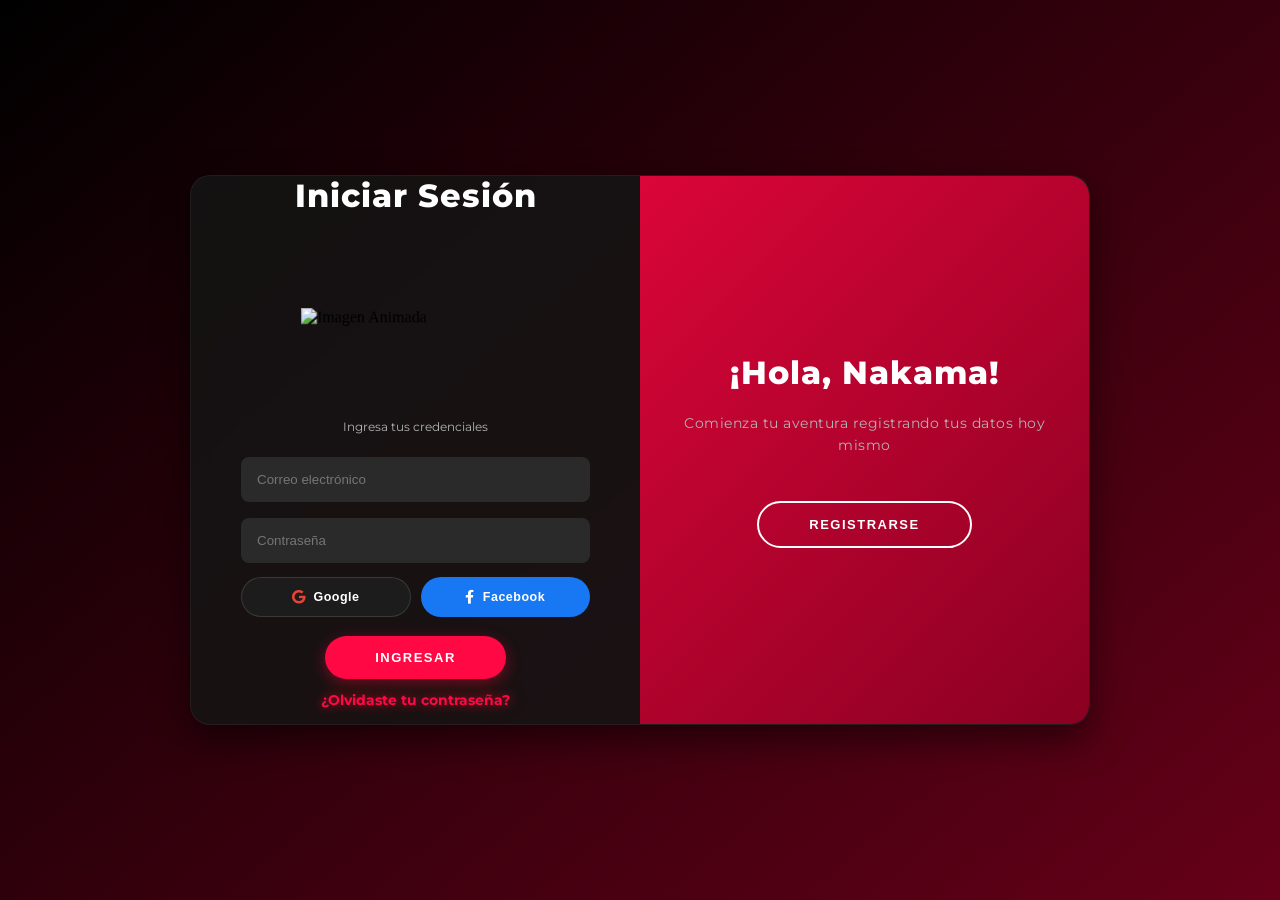
==== commit 124b34f1: "Add files via upload" ====
--- a/index.html
+++ b/index.html
@@ -17,7 +17,7 @@
 
                 <!-- Tómbola de animación (antes: barco-luffy fijo) -->
                 <div class="animacion-box">
-                    <iframe class="tombola-frame" id="tombolaRegistro" src="megustaelanime.html" title="" tabindex="-1" aria-hidden="true"></iframe>
+                    <iframe class="tombola-frame talla-brand" id="tombolaRegistro" src="megustaelanime.html" title="" tabindex="-1" aria-hidden="true"></iframe>
                 </div>
 
                 <span>Ingresa tus datos para registrarte</span>
@@ -37,7 +37,7 @@
 
                 <!-- Tómbola de animación (antes: nube-akatsuki fija) -->
                 <div class="animacion-box">
-                    <iframe class="tombola-frame" id="tombolaLogin" src="megustaelanime.html" title="" tabindex="-1" aria-hidden="true"></iframe>
+                    <iframe class="tombola-frame talla-brand" id="tombolaLogin" src="megustaelanime.html" title="" tabindex="-1" aria-hidden="true"></iframe>
                 </div>
 
                 <span>Ingresa tus credenciales</span>
--- a/css/login.css
+++ b/css/login.css
@@ -284,10 +284,75 @@
 }
 
 /* ---------------------------------------------------------------------
+   INICIO DE SESIÓN SOCIAL (Google / Facebook)
+   --------------------------------------------------------------------- */
+.social-login {
+    display: flex;
+    gap: 10px;
+    width: 100%;
+    margin: 6px 0 4px;
+}
+
+.btn-social {
+    flex: 1;
+    display: flex;
+    align-items: center;
+    justify-content: center;
+    gap: 8px;
+    border-radius: 30px;
+    padding: 12px 10px;
+    font-size: 12.5px;
+    font-weight: 700;
+    letter-spacing: 0.5px;
+    text-transform: none;
+    cursor: pointer;
+    border: 1px solid rgba(255, 255, 255, 0.12);
+    transition: transform 0.15s ease, box-shadow 0.2s ease, background 0.2s ease;
+    box-shadow: none;
+    margin-top: 0;
+}
+
+.btn-social:active {
+    transform: scale(0.96);
+}
+
+.btn-google {
+    background: #1c1c1c;
+    color: var(--text-main);
+}
+.btn-google i { color: #ea4335; font-size: 14px; }
+.btn-google:hover { background: #262626; border-color: rgba(255,255,255,0.22); }
+
+.btn-facebook {
+    background: #1877f2;
+    color: #ffffff;
+    border-color: transparent;
+}
+.btn-facebook i { color: #ffffff; font-size: 14px; }
+.btn-facebook:hover { box-shadow: 0 4px 14px rgba(24, 119, 242, 0.45); }
+
+/* ---------------------------------------------------------------------
+   "¿Olvidaste tu contraseña?" reubicado debajo de "Regístrate",
+   con el mismo peso visual pero en rojo intenso + resplandor
+   --------------------------------------------------------------------- */
+.olvido-destacado {
+    display: block;
+    margin-top: 12px;
+    color: var(--accent-primary);
+    font-weight: 700;
+    font-size: 14px;
+    text-shadow: 0 0 10px rgba(255, 8, 68, 0.65), 0 0 22px rgba(255, 8, 68, 0.35);
+}
+.olvido-destacado:hover {
+    color: var(--accent-secondary);
+    text-shadow: 0 0 12px rgba(255, 8, 68, 0.85), 0 0 26px rgba(255, 8, 68, 0.5);
+}
+
+/* ---------------------------------------------------------------------
    TÓMBOLA DE ANIMACIÓN (antes: .barco-luffy / .nube-akatsuki fijas)
    --------------------------------------------------------------------- */
 .animacion-box {
-    height: 140px;
+    height: 210px; /* +50% respecto a los 140px originales, como pediste */
     width: 100%;
     display: flex;
     justify-content: center;
@@ -301,6 +366,7 @@
     width: 100%;
     height: 100%;
     border: 0;
+    background: transparent;
     pointer-events: none;
     opacity: 0;
     will-change: opacity;
@@ -350,6 +416,10 @@
     h1 { font-size: 1.8rem; }
 }
 
+@media screen and (max-width: 340px) {
+    .social-login { flex-direction: column; }
+}
+
 @media (prefers-reduced-motion: reduce) {
     body { animation: none; }
     .tombola-frame { transition: none; }
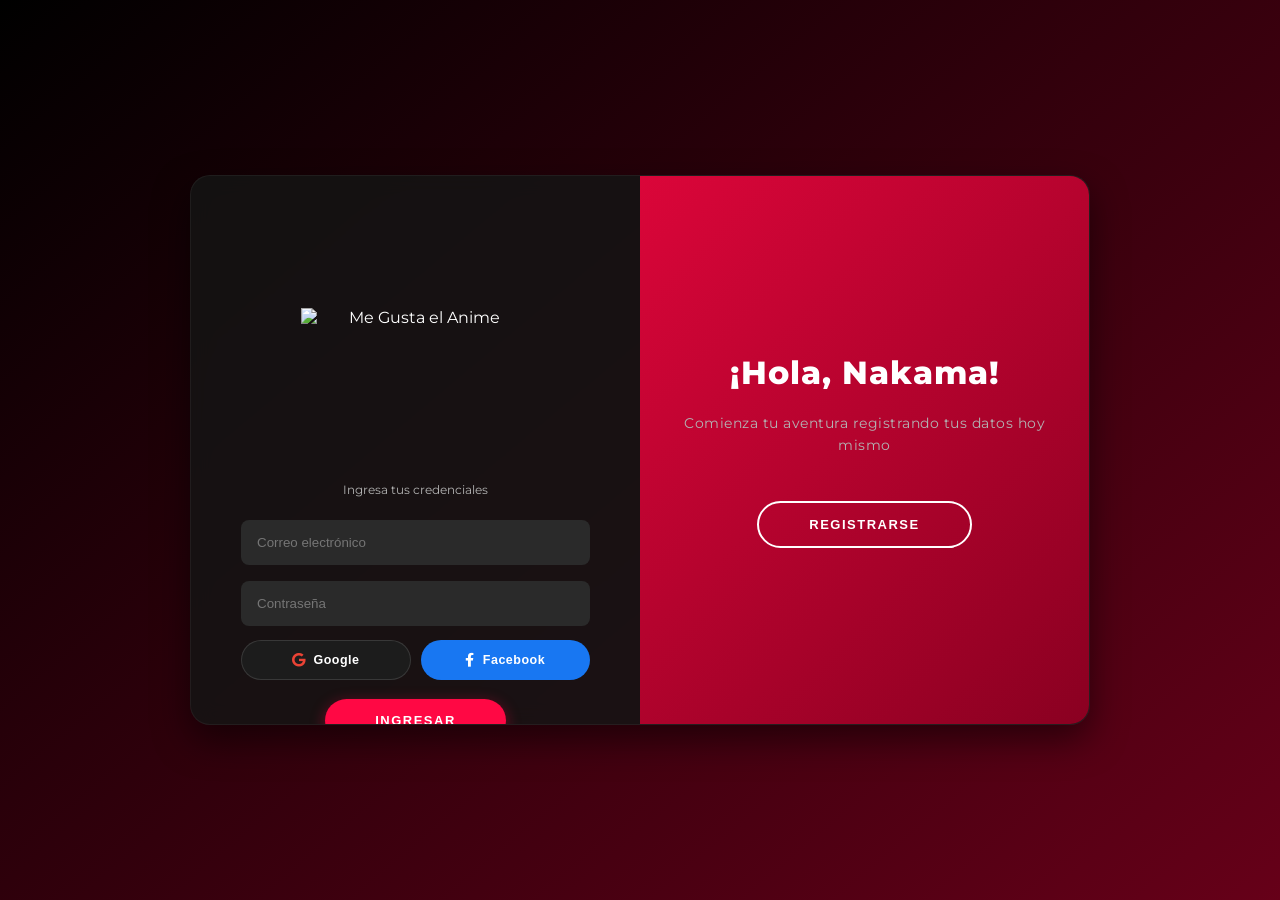
==== commit bd319a50: "Rename Index.html to index.html" ====
--- a/index.html
+++ b/index.html
@@ -6,6 +6,7 @@
     <title>Me Gusta el Anime | Entrar</title>
     <link rel="stylesheet" href="https://cdnjs.cloudflare.com/ajax/libs/font-awesome/5.15.4/css/all.min.css">
     <link rel="stylesheet" href="css/login.css">
+    <link rel="stylesheet" href="css/escenas.css">
 </head>
 <body>
     <div class="container" id="container">
@@ -15,10 +16,8 @@
             <form action="#">
                 <h1>Crear Cuenta</h1>
 
-                <!-- Tómbola de animación (antes: barco-luffy fijo) -->
-                <div class="animacion-box">
-                    <iframe class="tombola-frame talla-brand" id="tombolaRegistro" src="megustaelanime.html" title="" tabindex="-1" aria-hidden="true"></iframe>
-                </div>
+                <!-- Tómbola de animación — inyectada por js/escenas.js, sin iframe -->
+                <div class="escena-animacion" id="escenaRegistro"></div>
 
                 <span>Ingresa tus datos para registrarte</span>
                 <input type="text" placeholder="Nombre completo" />
@@ -35,10 +34,8 @@
             <form action="#">
                 <h1>Iniciar Sesión</h1>
 
-                <!-- Tómbola de animación (antes: nube-akatsuki fija) -->
-                <div class="animacion-box">
-                    <iframe class="tombola-frame talla-brand" id="tombolaLogin" src="megustaelanime.html" title="" tabindex="-1" aria-hidden="true"></iframe>
-                </div>
+                <!-- Tómbola de animación — inyectada por js/escenas.js, sin iframe -->
+                <div class="escena-animacion" id="escenaLogin"></div>
 
                 <span>Ingresa tus credenciales</span>
                 <input type="email" placeholder="Correo electrónico" />
@@ -77,6 +74,8 @@
         </div>
     </div>
 
+    <!-- Módulo 0: construye/limpia cada animación dentro del propio DOM (sin iframe) -->
+    <script src="js/escenas.js"></script>
     <!-- Módulo 1: SOLO decide qué animación va en la tómbola -->
     <script src="js/fondo-tombola.js"></script>
     <!-- Módulo 2: SOLO alterna login/registro (desktop + mobile) -->
--- a/css/login.css
+++ b/css/login.css
@@ -348,30 +348,8 @@
     text-shadow: 0 0 12px rgba(255, 8, 68, 0.85), 0 0 26px rgba(255, 8, 68, 0.5);
 }
 
-/* ---------------------------------------------------------------------
-   TÓMBOLA DE ANIMACIÓN (antes: .barco-luffy / .nube-akatsuki fijas)
-   --------------------------------------------------------------------- */
-.animacion-box {
-    height: 210px; /* +50% respecto a los 140px originales, como pediste */
-    width: 100%;
-    display: flex;
-    justify-content: center;
-    align-items: center;
-    margin: 15px 0;
-    position: relative;
-    overflow: hidden;
-}
-
-.tombola-frame {
-    width: 100%;
-    height: 100%;
-    border: 0;
-    background: transparent;
-    pointer-events: none;
-    opacity: 0;
-    will-change: opacity;
-    transition: opacity 0.5s ease;
-}
+/* La tómbola de animación ahora vive en css/escenas.css (.escena-animacion
+   y cada .escena-xxx) — ya no hay iframe ni caja fija aquí. */
 
 .tombola-frame.cargado {
     opacity: 1;
--- a/css/escenas.css
+++ b/css/escenas.css
@@ -0,0 +1,575 @@
+/* =====================================================================
+   ME GUSTA EL ANIME · css/escenas.css
+   ---------------------------------------------------------------------
+   Las 6 animaciones del login, YA NO como iframes — inyectadas directo
+   en el DOM de la página. Cada una vive bajo su propia clase raíz
+   (.escena-xxx) para que ningún nombre de clase choque entre ellas ni
+   con el resto del sitio. overflow:visible en todos lados: nada se
+   corta, la animación tiene libertad real de moverse fuera de su
+   contenedor nominal si así fue diseñada.
+   ===================================================================== */
+
+.escena-animacion {
+    width: 100%;
+    display: flex;
+    justify-content: center;
+    align-items: center;
+    margin: 15px 0;
+    position: relative;
+    overflow: visible;
+}
+
+/* =====================================================================
+   MARCA — "Me Gusta el Anime" (más grande, como pediste)
+   ===================================================================== */
+.escena-brand {
+    position: relative;
+    width: 100%;
+    height: 300px;
+    display: flex;
+    justify-content: center;
+    align-items: center;
+    overflow: visible;
+}
+
+.escena-brand__caja {
+    position: relative;
+    width: 230px;
+    height: auto;
+    display: flex;
+    justify-content: center;
+    align-items: center;
+    animation: escena-brand-resorte 10s cubic-bezier(0.175, 0.885, 0.32, 1.275) infinite;
+    will-change: transform, opacity;
+    transform-style: preserve-3d;
+    backface-visibility: hidden;
+}
+
+.escena-brand__caja img {
+    width: 100%;
+    height: auto;
+    display: block;
+}
+
+@keyframes escena-brand-resorte {
+    0%   { transform: translate3d(250px, 0, 0) scale3d(1, 1, 1); opacity: 0; }
+    4%   { opacity: 1; }
+    25%  { transform: translate3d(-125px, 0, 0) scale3d(0.2, 1.4, 1); }
+    32%  { transform: translate3d(-40px, 0, 0) scale3d(1.3, 0.8, 1); }
+    42%  { transform: translate3d(15px, 0, 0) scale3d(0.9, 1.1, 1); }
+    50%  { transform: translate3d(-5px, 0, 0) scale3d(1.05, 0.95, 1); }
+    58%  { transform: translate3d(0, 0, 0) scale3d(1, 1, 1); }
+    100% { transform: translate3d(0, 0, 0) scale3d(1, 1, 1); }
+}
+
+/* =====================================================================
+   GOKU SSJ3 (reducido, como pediste)
+   ===================================================================== */
+.escena-goku {
+    position: relative;
+    width: 100%;
+    height: 320px;
+    display: flex;
+    justify-content: center;
+    align-items: center;
+    perspective: 1000px;
+    overflow: visible;
+}
+
+.escena-goku__destello {
+    position: absolute;
+    inset: 0;
+    background: #ffffff;
+    box-shadow: inset 0 0 100px #ffea00, 0 0 200px #ff3c00;
+    z-index: 5;
+    opacity: 0;
+    pointer-events: none;
+    will-change: opacity;
+    animation: escena-goku-flash 8s ease-out infinite;
+}
+
+.escena-goku__escenario {
+    position: relative;
+    display: flex;
+    justify-content: center;
+    align-items: center;
+    width: 100%;
+    max-width: 350px;
+    height: 500px;
+    transform: scale(0.6);
+    transform-origin: center center;
+}
+
+.escena-goku__personaje {
+    max-width: 100%;
+    height: auto;
+    z-index: 3;
+    transform-origin: bottom center;
+    backface-visibility: hidden;
+    will-change: transform, opacity;
+    animation: escena-goku-secuencia 8s ease-in-out infinite;
+}
+
+.escena-goku__aura {
+    position: absolute;
+    width: 320px;
+    height: 440px;
+    background: radial-gradient(circle, rgba(255,255,220,1) 0%, rgba(255,215,0,0.8) 45%, rgba(255,60,0,0.3) 70%, rgba(0,0,0,0) 85%);
+    border-radius: 50%;
+    filter: blur(15px);
+    z-index: 1;
+    opacity: 0;
+    pointer-events: none;
+    will-change: transform, opacity;
+    animation: escena-goku-ki 8s ease-out infinite;
+}
+
+.escena-goku__suelo {
+    position: absolute;
+    bottom: 5%;
+    width: 200px;
+    height: 20px;
+    border-radius: 50%;
+    z-index: 2;
+    opacity: 0;
+    pointer-events: none;
+    will-change: transform, opacity;
+    animation: escena-goku-grieta 8s ease-out infinite;
+}
+
+.escena-goku__polvo {
+    position: absolute;
+    bottom: 5%;
+    width: 260px;
+    height: 35px;
+    background: radial-gradient(circle, rgba(140,140,140,0.6) 0%, rgba(60,60,60,0.2) 60%, rgba(0,0,0,0) 80%);
+    border-radius: 50%;
+    filter: blur(10px);
+    z-index: 2;
+    opacity: 0;
+    pointer-events: none;
+    will-change: transform, opacity;
+    animation: escena-goku-polvo 8s ease-out infinite;
+}
+
+.escena-goku__rayos {
+    position: absolute;
+    width: 100%;
+    height: 100%;
+    z-index: 4;
+    pointer-events: none;
+}
+
+.escena-goku__rayo {
+    position: absolute;
+    background-color: #ffffff;
+    box-shadow: 0 0 8px #00f0ff, 0 0 15px #ffea00;
+    border-radius: 2px;
+    opacity: 1;
+    will-change: transform, opacity;
+    animation: escena-goku-desvanecer-rayo 0.08s linear forwards;
+}
+
+@keyframes escena-goku-secuencia {
+    0% { transform: translateY(-100%) scaleY(1.1); opacity: 0; }
+    10% { opacity: 1; }
+    33.33% { transform: translateY(0) scaleY(0.95) scaleX(1.05); }
+    35% { transform: scale(1.15); }
+    45% { transform: scale(0.98); }
+    55% { transform: scale(1.05); }
+    65% { transform: scale(0.98); }
+    75% { transform: scale(1.05); }
+    85% { transform: scale(0.98); }
+    95% { transform: scale(1.02); }
+    100% { transform: scale(1); opacity: 1; }
+}
+
+@keyframes escena-goku-flash {
+    0%, 32% { opacity: 0; }
+    33.33% { opacity: 1; }
+    36% { opacity: 0.3; }
+    42%, 100% { opacity: 0; }
+}
+
+@keyframes escena-goku-ki {
+    0%, 32% { opacity: 0; transform: scale(0.5); }
+    33.33% { opacity: 1; transform: scale(1.2); }
+    40%, 96% { opacity: 0.85; transform: scale(1.05) translateY(-2px); }
+    100% { opacity: 0; transform: scale(0.5); }
+}
+
+@keyframes escena-goku-grieta {
+    0%, 32% { opacity: 0; transform: scale(0.2); }
+    33.33% { opacity: 1; background: #ffcc00; box-shadow: 0 0 30px #ffea00; }
+    45% { opacity: 0.3; transform: scale(1.3); }
+    50%, 100% { opacity: 0; }
+}
+
+@keyframes escena-goku-polvo {
+    0%, 32% { opacity: 0; transform: scale(0.2); }
+    33.33% { opacity: 0.9; transform: scale(1.1); }
+    45% { opacity: 0.2; transform: scale(1.8); }
+    55%, 100% { opacity: 0; }
+}
+
+@keyframes escena-goku-desvanecer-rayo {
+    0% { opacity: 1; transform: translate(0, 0) scale(1); }
+    100% { opacity: 0; transform: translate(var(--dx), var(--dy)) scale(0.5); }
+}
+
+/* =====================================================================
+   NARUTO — Kage Bunshin no Jutsu (los clones "pum pum pum")
+   Nota técnica: el archivo original usaba vw/vh (relativos a pantalla
+   completa). Como ahora vive DENTRO del login, se convirtieron todos
+   a % relativos a .escena-naruto (que tiene alto fijo de 360px), para
+   que el tamaño/posición de cada clon sea igual de preciso pero
+   relativo a su propio espacio, no a la pantalla del teléfono entera.
+   ===================================================================== */
+.escena-naruto {
+    position: relative;
+    width: 100%;
+    height: 360px;
+    overflow: visible;
+    font-family: 'Arial Black', sans-serif;
+}
+
+.escena-naruto__wrapper {
+    display: none;
+    width: 100%;
+    height: 100%;
+    position: relative;
+}
+.escena-naruto.ready .escena-naruto__wrapper { display: block; }
+
+.escena-naruto__paso {
+    position: absolute;
+    opacity: 0;
+    will-change: opacity, transform, filter;
+    object-fit: contain;
+    transform: translateZ(0);
+}
+
+@keyframes escena-naruto-zigzag {
+    0% { opacity: 0; transform: scale3d(0.4, 0.4, 1); filter: blur(8px); }
+    10% { opacity: 1; transform: scale3d(1, 1, 1); filter: blur(0px); }
+    90% { opacity: 1; transform: scale3d(1, 1, 1); filter: blur(0px); }
+    100% { opacity: 0; transform: scale3d(1.2, 1.2, 1); filter: blur(6px); }
+}
+
+@keyframes escena-naruto-intro4 {
+    0% { opacity: 0; filter: blur(10px) brightness(1.5); }
+    100% { opacity: 1; filter: blur(0px) brightness(1); }
+}
+
+@keyframes escena-naruto-aura-kyubi {
+    0% { filter: drop-shadow(0 0 6px #ff1a00) drop-shadow(0 0 15px #ff6a00); }
+    50% { filter: drop-shadow(0 0 14px #e60000) drop-shadow(0 0 28px #ff8800); }
+    100% { filter: drop-shadow(0 0 6px #ff1a00) drop-shadow(0 0 15px #ff6a00); }
+}
+
+.escena-naruto__kurama {
+    position: absolute;
+    width: 60%;
+    height: 50%;
+    bottom: 0;
+    left: 20%;
+    z-index: 22;
+    pointer-events: none;
+    overflow: visible;
+    opacity: 0;
+}
+.escena-naruto.ready .escena-naruto__kurama {
+    opacity: 1;
+    transition: opacity 0.3s ease 4.7s;
+}
+
+.escena-naruto__burbuja {
+    position: absolute;
+    bottom: 0;
+    border-radius: 50%;
+    background: radial-gradient(circle, rgba(255,106,0,0.9) 0%, rgba(230,0,0,0.7) 60%, rgba(150,0,0,0) 100%);
+    will-change: transform, opacity;
+    animation: escena-naruto-subir-burbuja 1.8s infinite linear;
+    opacity: 0;
+}
+
+.escena-naruto.ready .escena-naruto__cb1 { width: 45px; height: 45px; left: 15%; --x-move: -20px; animation-delay: 4.7s; }
+.escena-naruto.ready .escena-naruto__cb2 { width: 60px; height: 60px; left: 45%; --x-move: 30px; animation-delay: 5.0s; }
+.escena-naruto.ready .escena-naruto__cb3 { width: 35px; height: 35px; left: 70%; --x-move: -15px; animation-delay: 4.8s; }
+.escena-naruto.ready .escena-naruto__cb4 { width: 50px; height: 50px; left: 30%; --x-move: 10px; animation-delay: 5.2s; }
+.escena-naruto.ready .escena-naruto__cb5 { width: 40px; height: 40px; left: 60%; --x-move: -35px; animation-delay: 5.4s; }
+
+@keyframes escena-naruto-subir-burbuja {
+    0% { transform: translate3d(0, 0, 0) scale(0.4); opacity: 0; }
+    15% { opacity: 0.85; }
+    50% { background: radial-gradient(circle, rgba(255,165,0,0.8) 0%, rgba(200,0,0,0.5) 70%, rgba(0,0,0,0) 100%); }
+    90% { opacity: 0.4; }
+    100% { transform: translate3d(var(--x-move), -162px, 0) scale(1.3); opacity: 0; filter: blur(1px); }
+}
+
+.escena-naruto__humo {
+    position: absolute;
+    width: 140px;
+    height: 140px;
+    background: radial-gradient(circle, rgba(240,240,240,1) 0%, rgba(210,210,210,0.8) 40%, rgba(150,150,150,0) 70%);
+    border-radius: 50%;
+    opacity: 0;
+    pointer-events: none;
+    will-change: transform, opacity, filter;
+    z-index: 15;
+}
+
+@keyframes escena-naruto-puff {
+    0% { transform: scale3d(0.1, 0.1, 1); opacity: 0; filter: blur(2px); }
+    10% { opacity: 1; filter: blur(0px); }
+    50% { opacity: 0.8; transform: scale3d(1.4, 1.4, 1); filter: blur(5px); }
+    100% { transform: scale3d(2.2, 2.2, 1); opacity: 0; filter: blur(15px); }
+}
+
+@keyframes escena-naruto-revelacion {
+    0% { opacity: 0; transform: scale3d(0.6, 0.6, 1); filter: blur(8px); }
+    20% { opacity: 1; filter: blur(0px); }
+    100% { opacity: 1; transform: scale3d(1, 1, 1); }
+}
+
+.escena-naruto__texto-sombra {
+    animation: escena-naruto-text-shadow 0.6s 4.7s both;
+}
+@keyframes escena-naruto-text-shadow {
+    0% { text-shadow: 0 0 0 rgba(0, 0, 0, 0); }
+    100% { text-shadow: 6px 6px 15px rgba(230, 0, 0, 0.85); }
+}
+
+@keyframes escena-naruto-aparecer-burbuja {
+    0% { opacity: 0; transform: translate3d(-50%, 15px, 0) scale(0.8); }
+    100% { opacity: 1; transform: translate3d(-50%, 0, 0) scale(1); }
+}
+
+.escena-naruto.ready .escena-naruto__n1 { width: 25%; top: 5%; left: 5%; animation: escena-naruto-zigzag 1s ease-out forwards; }
+.escena-naruto.ready .escena-naruto__n2 { width: 40%; top: 20%; right: 5%; animation: escena-naruto-zigzag 1s ease-out 1s forwards; }
+.escena-naruto.ready .escena-naruto__n3 { width: 55%; bottom: 15%; left: 5%; animation: escena-naruto-zigzag 1.2s ease-out 2s forwards; }
+
+.escena-naruto.ready .escena-naruto__n4 {
+    height: 55%; width: 100%; bottom: 0; left: 50%;
+    transform: translate3d(-50%, 0, 0);
+    animation: escena-naruto-intro4 0.4s ease-out 3.2s forwards, escena-naruto-aura-kyubi 1.4s ease-in-out 3.6s infinite;
+    z-index: 25;
+}
+
+.escena-naruto__bocadillo {
+    position: absolute; top: 36%; left: 50%; transform: translate3d(-50%, 0, 0);
+    background: rgba(255, 255, 255, 0.95); border: 4px solid #000; padding: 8px 16px;
+    border-radius: 20px; z-index: 30; opacity: 0; white-space: nowrap; box-shadow: 0 5px 0 #000;
+}
+.escena-naruto.ready .escena-naruto__bocadillo { animation: escena-naruto-aparecer-burbuja 0.3s cubic-bezier(0.175, 0.885, 0.32, 1.275) 4.7s forwards; }
+.escena-naruto__bocadillo::after { content: ''; position: absolute; bottom: -13px; left: 50%; transform: translateX(-50%); border-width: 13px 10px 0; border-style: solid; border-color: rgba(255, 255, 255, 0.95) transparent; }
+.escena-naruto__bocadillo::before { content: ''; position: absolute; bottom: -19px; left: 50%; transform: translateX(-50%); border-width: 15px 12px 0; border-style: solid; border-color: #000 transparent; z-index: -1; }
+
+.escena-naruto__texto-jutsu { color: #ff3c00; font-size: 18px; -webkit-text-stroke: 1.5px #000; }
+
+.escena-naruto__clon { z-index: 10; }
+.escena-naruto.ready .escena-naruto__sb1 { top: 12%; left: 12%; animation: escena-naruto-puff 0.5s ease-out 4.9s forwards; }
+.escena-naruto.ready .escena-naruto__c1 { width: 32%; top: 10%; left: 5%; animation: escena-naruto-revelacion 0.4s ease-out 5.0s forwards; }
+
+.escena-naruto.ready .escena-naruto__sb2 { top: 42%; right: 10%; animation: escena-naruto-puff 0.5s ease-out 5.3s forwards; }
+.escena-naruto.ready .escena-naruto__c2 { width: 35%; top: 40%; right: 4%; animation: escena-naruto-revelacion 0.4s ease-out 5.4s forwards; }
+
+.escena-naruto.ready .escena-naruto__sb3 { top: 6%; left: 42%; animation: escena-naruto-puff 0.5s ease-out 5.7s forwards; }
+.escena-naruto.ready .escena-naruto__c3 { width: 30%; top: 4%; left: 40%; animation: escena-naruto-revelacion 0.4s ease-out 5.8s forwards; }
+
+.escena-naruto.ready .escena-naruto__sb4 { bottom: 20%; left: 10%; animation: escena-naruto-puff 0.5s ease-out 6.1s forwards; }
+.escena-naruto.ready .escena-naruto__c4 { width: 36%; bottom: 12%; left: 2%; animation: escena-naruto-revelacion 0.4s ease-out 6.2s forwards; }
+
+.escena-naruto.ready .escena-naruto__sb6 { top: 10%; right: 14%; animation: escena-naruto-puff 0.5s ease-out 6.5s forwards; }
+.escena-naruto.ready .escena-naruto__c6 { width: 32%; top: 8%; right: 8%; animation: escena-naruto-revelacion 0.4s ease-out 6.6s forwards; }
+
+/* =====================================================================
+   BARCO DE LUFFY
+   ===================================================================== */
+.escena-barco {
+    position: relative;
+    width: 100%;
+    height: 220px;
+    display: flex;
+    justify-content: center;
+    align-items: center;
+    overflow: visible;
+}
+
+.escena-barco__img {
+    width: 210px;
+    animation: escena-barco-navegar 10s ease-in-out infinite;
+}
+
+@keyframes escena-barco-navegar {
+    0% { transform: translateX(120px) scale(1.4); opacity: 0; }
+    15% { opacity: 1; }
+    50% { transform: translateX(0px) scale(1); opacity: 1; }
+    85% { opacity: 1; }
+    100% { transform: translateX(-120px) scale(0.2); opacity: 0; }
+}
+
+/* =====================================================================
+   NUBE AKATSUKI
+   ===================================================================== */
+.escena-nube {
+    position: relative;
+    width: 100%;
+    height: 220px;
+    display: flex;
+    justify-content: center;
+    align-items: center;
+    overflow: visible;
+}
+
+.escena-nube__contenedor {
+    position: relative;
+    display: flex;
+    justify-content: center;
+    align-items: center;
+}
+
+.escena-nube__img {
+    width: 185px;
+    animation: escena-nube-flotar 3s ease-in-out infinite;
+    filter: drop-shadow(0px 5px 15px rgba(255, 0, 0, 0.2));
+    position: relative;
+    z-index: 2;
+}
+
+.escena-nube__brisa {
+    position: absolute;
+    width: 80px;
+    height: 2px;
+    background: rgba(255, 255, 255, 0.2);
+    z-index: 1;
+    opacity: 0;
+    animation: escena-nube-brisa 2s linear infinite;
+}
+.escena-nube__brisa:nth-child(1) { top: 20px; animation-delay: 0s; }
+.escena-nube__brisa:nth-child(2) { top: 70px; animation-delay: 0.5s; }
+.escena-nube__brisa:nth-child(3) { top: 110px; animation-delay: 1s; }
+
+@keyframes escena-nube-flotar {
+    0% { transform: translateY(0px); }
+    50% { transform: translateY(-15px); }
+    100% { transform: translateY(0px); }
+}
+
+@keyframes escena-nube-brisa {
+    0% { transform: translateX(100px); opacity: 0; }
+    50% { opacity: 0.5; }
+    100% { transform: translateX(-100px); opacity: 0; }
+}
+
+/* =====================================================================
+   SOLO LEVELING — Monarca de las Sombras
+   Nota técnica: el original usaba -100vh (pantalla completa) para que
+   el Monarca entrara desde arriba. Convertido a -100% (100% de su
+   propia altura, que es 100% del contenedor) — así entra siempre
+   "una altura de contenedor" por arriba, sin importar el tamaño real.
+   ===================================================================== */
+.escena-solo {
+    position: relative;
+    width: 100%;
+    height: 300px;
+    display: flex;
+    justify-content: center;
+    align-items: center;
+    overflow: visible;
+}
+
+.escena-solo__escenario {
+    width: 100%;
+    max-width: 220px;
+    height: 100%;
+    position: relative;
+    display: flex;
+    justify-content: center;
+    align-items: center;
+}
+
+.escena-solo__img {
+    position: absolute;
+    width: 100%;
+    height: 100%;
+    object-fit: contain;
+    will-change: transform, opacity;
+    backface-visibility: hidden;
+}
+
+.escena-solo__e {
+    z-index: 1;
+    opacity: 0;
+    transform-origin: bottom center;
+    animation: escena-solo-sung-e 8s ease-out infinite;
+}
+
+.escena-solo__s {
+    z-index: 2;
+    opacity: 1;
+    transform-origin: bottom center;
+    transform: translate3d(0, -100%, 0);
+    animation: escena-solo-monarca 8s cubic-bezier(0.25, 0.46, 0.45, 0.94) infinite;
+}
+
+.escena-solo__sombras {
+    position: absolute;
+    width: 100%;
+    height: 100%;
+    z-index: 4;
+    pointer-events: none;
+}
+
+.escena-solo__calavera {
+    position: absolute;
+    background: rgba(139, 92, 246, 0.35);
+    border-radius: 50% 50% 40% 40%;
+    box-shadow: 0 0 22px #a855f7, inset 0 0 12px #5b21b6;
+    opacity: 0;
+    will-change: transform, opacity;
+}
+
+.escena-solo__sk1 { width: 45px; height: 50px; bottom: 18%; left: 8%; --dx: -55px; --dy: -115px; animation: escena-solo-humo 1.5s ease-out 4.64s infinite; }
+.escena-solo__sk2 { width: 58px; height: 63px; bottom: 12%; right: 4%; --dx: 60px; --dy: -140px; animation: escena-solo-humo 1.5s ease-out 4.68s infinite; }
+
+@keyframes escena-solo-sung-e {
+    0% { transform: translate3d(0, 0, -300px) scale3d(0, 0, 0); opacity: 0; }
+    15% { transform: translate3d(0, 0, 0) scale3d(1, 1, 1); opacity: 1; }
+    18%, 26%, 34% { transform: translate3d(-3px, 0, 0); opacity: 1; }
+    22%, 30%, 38% { transform: translate3d(3px, 0, 0); opacity: 1; }
+    42% { transform: translate3d(0, 0, 0); opacity: 1; }
+    45% { transform: scale3d(1.1, 0.60, 1); opacity: 1; }
+    49% { transform: scale3d(1.03, 0.70, 1); opacity: 1; }
+    52% { transform: scale3d(1.2, 0.30, 1); opacity: 0.8; }
+    55% { transform: scale3d(1.1, 0.35, 1); opacity: 0.7; }
+    58% { transform: scale3d(1.6, 0.01, 1); opacity: 0.3; }
+    60%, 90% { transform: scale3d(2, 0, 1); opacity: 0; }
+    96%, 100% { transform: scale3d(0, 0, 0); opacity: 0; }
+}
+
+@keyframes escena-solo-monarca {
+    0%, 40% { transform: translate3d(0, -100%, 0); }
+    45% { transform: translate3d(0, 0, 0) scale3d(1.08, 0.8, 1); }
+    49% { transform: translate3d(0, -12%, 0) scale3d(0.95, 1.1, 1); }
+    52% { transform: translate3d(0, 0, 0) scale3d(1.12, 0.85, 1); }
+    55% { transform: translate3d(0, -4%, 0) scale3d(0.98, 1.03, 1); }
+    58% { transform: translate3d(0, 0, 0) scale3d(1.05, 0.95, 1); }
+    62%, 90% { transform: translate3d(0, 0, 0) scale3d(1, 1, 1); }
+    96%, 100% { transform: translate3d(0, -100%, 0); }
+}
+
+@keyframes escena-solo-humo {
+    0% { transform: translate3d(0, 0, 0) scale(0.2); opacity: 0; }
+    15% { opacity: 0.9; filter: blur(1px); }
+    100% { transform: translate3d(var(--dx), var(--dy), 0) scale(1.7); opacity: 0; filter: blur(15px); }
+}
+
+@media (prefers-reduced-motion: reduce) {
+    .escena-brand__caja, .escena-goku__personaje, .escena-goku__destello,
+    .escena-goku__aura, .escena-goku__suelo, .escena-goku__polvo,
+    .escena-barco__img, .escena-nube__img, .escena-nube__brisa,
+    .escena-solo__e, .escena-solo__s, .escena-solo__calavera {
+        animation: none !important;
+    }
+}
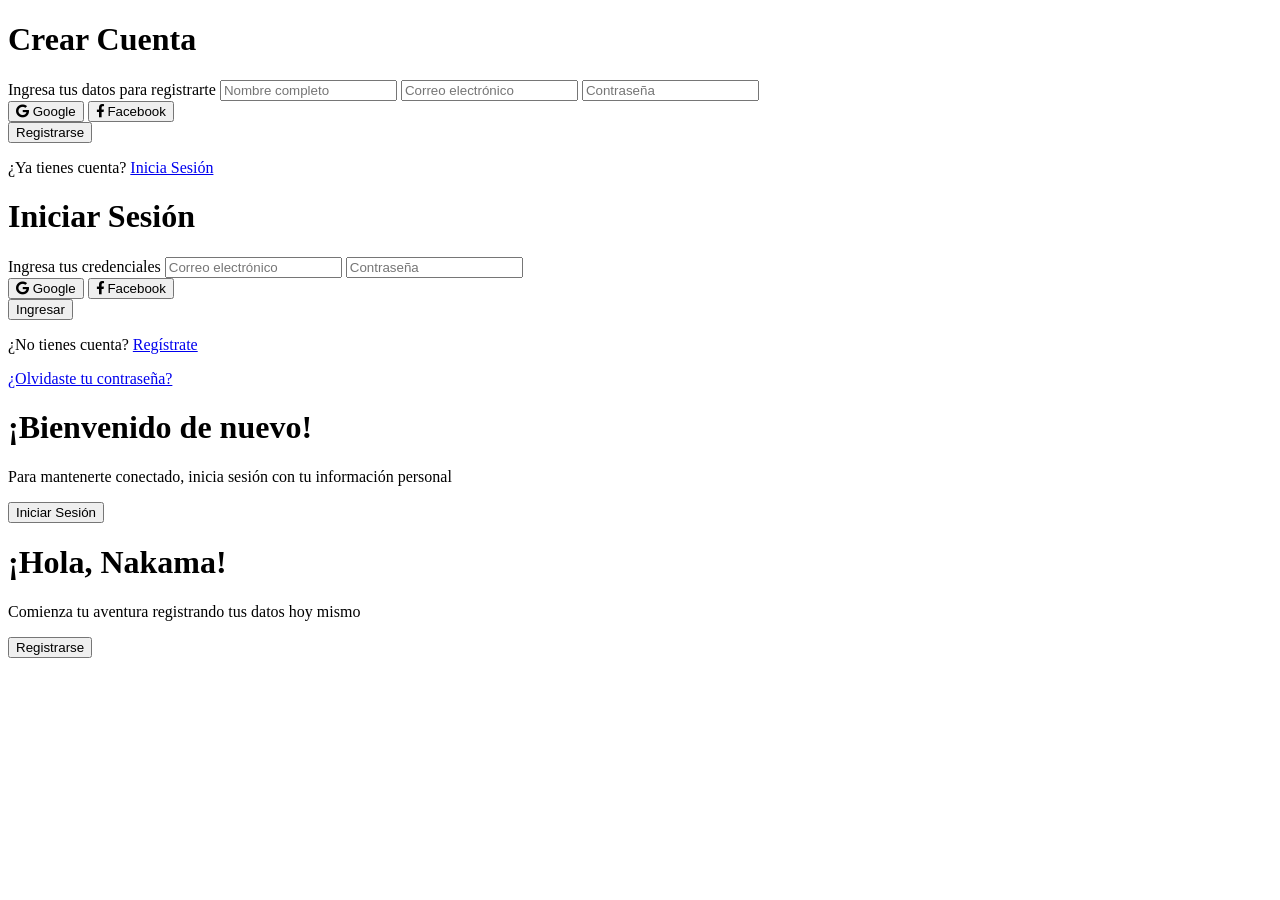
==== commit fe204f03: "Add files via upload" ====
--- a/index.html
+++ b/index.html
@@ -5,8 +5,8 @@
     <meta name="viewport" content="width=device-width, initial-scale=1.0, maximum-scale=1.0, user-scalable=no, minimum-scale=1.0">
     <title>Me Gusta el Anime | Entrar</title>
     <link rel="stylesheet" href="https://cdnjs.cloudflare.com/ajax/libs/font-awesome/5.15.4/css/all.min.css">
-    <link rel="stylesheet" href="css/login.css">
-    <link rel="stylesheet" href="css/escenas.css">
+    <link rel="stylesheet" href="css/login/login.css">
+    <link rel="stylesheet" href="css/login/escenas.css">
 </head>
 <body>
     <div class="container" id="container">
@@ -16,13 +16,23 @@
             <form action="#">
                 <h1>Crear Cuenta</h1>
 
-                <!-- Tómbola de animación — inyectada por js/escenas.js, sin iframe -->
+                <!-- Tómbola de animación — inyectada por js/login/escenas.js, sin iframe -->
                 <div class="escena-animacion" id="escenaRegistro"></div>
 
                 <span>Ingresa tus datos para registrarte</span>
                 <input type="text" placeholder="Nombre completo" />
                 <input type="email" placeholder="Correo electrónico" />
                 <input type="password" placeholder="Contraseña" />
+
+                <div class="social-login">
+                    <button type="button" class="btn-social btn-google">
+                        <i class="fab fa-google"></i> Google
+                    </button>
+                    <button type="button" class="btn-social btn-facebook">
+                        <i class="fab fa-facebook-f"></i> Facebook
+                    </button>
+                </div>
+
                 <button type="button">Registrarse</button>
 
                 <p class="mobile-toggle">¿Ya tienes cuenta? <a href="#" id="signInMobile">Inicia Sesión</a></p>
@@ -34,7 +44,7 @@
             <form action="#">
                 <h1>Iniciar Sesión</h1>
 
-                <!-- Tómbola de animación — inyectada por js/escenas.js, sin iframe -->
+                <!-- Tómbola de animación — inyectada por js/login/escenas.js, sin iframe -->
                 <div class="escena-animacion" id="escenaLogin"></div>
 
                 <span>Ingresa tus credenciales</span>
@@ -75,10 +85,12 @@
     </div>
 
     <!-- Módulo 0: construye/limpia cada animación dentro del propio DOM (sin iframe) -->
-    <script src="js/escenas.js"></script>
+    <script src="js/login/escenas.js"></script>
     <!-- Módulo 1: SOLO decide qué animación va en la tómbola -->
-    <script src="js/fondo-tombola.js"></script>
+    <script src="js/login/fondo-tombola.js"></script>
     <!-- Módulo 2: SOLO alterna login/registro (desktop + mobile) -->
-    <script src="js/auth-ui.js"></script>
+    <script src="js/login/auth-ui.js"></script>
+    <!-- Módulo 3: conecta los botones de Google con Supabase Auth (type="module" porque importa supabase.js) -->
+    <script type="module" src="js/login/social-auth.js"></script>
 </body>
 </html>
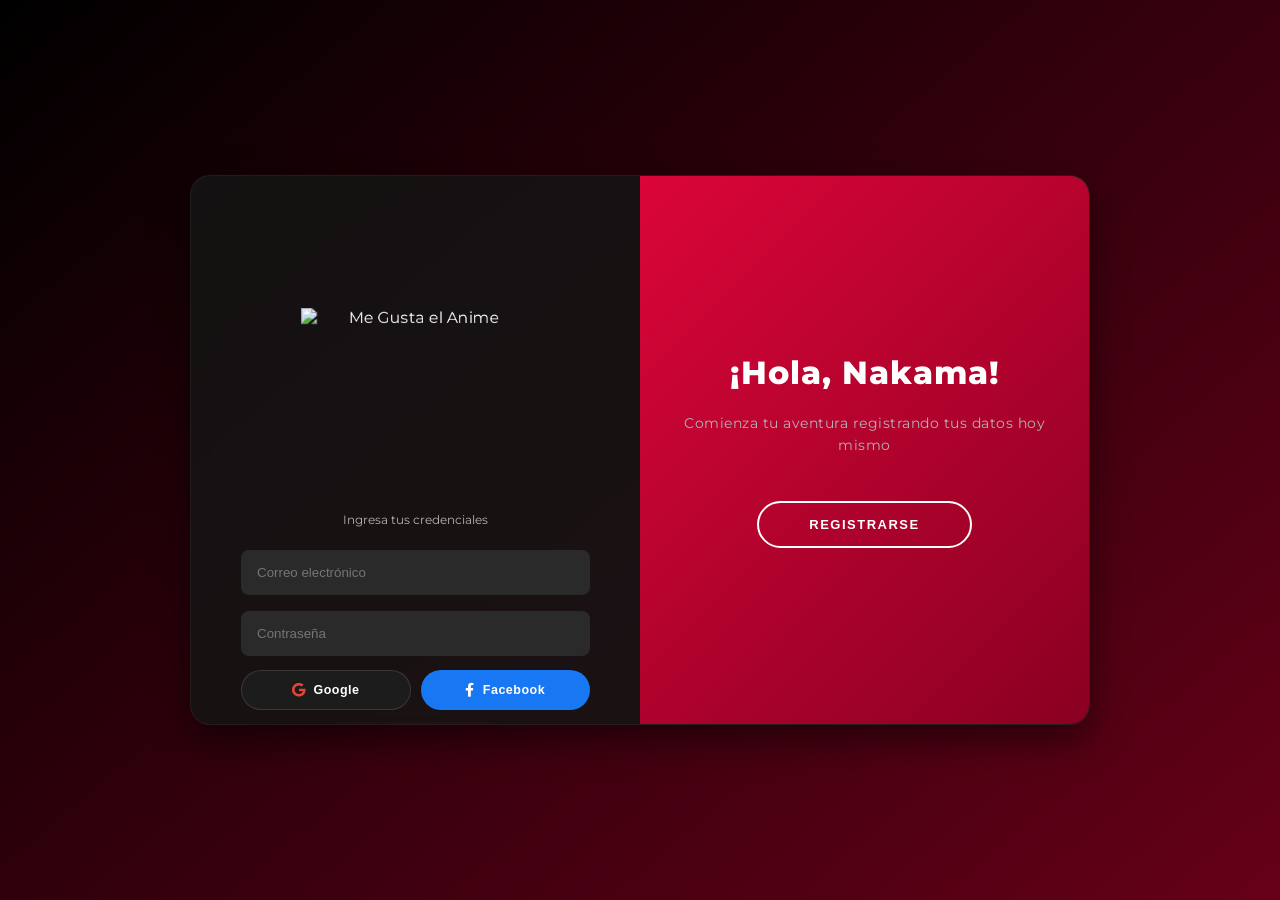
==== commit 84a94bf2: "Replace animated elements with static images" ====
--- a/index.html
+++ b/index.html
@@ -16,8 +16,12 @@
             <form action="#">
                 <h1>Crear Cuenta</h1>
 
-                <!-- Tómbola de animación — inyectada por js/login/escenas.js, sin iframe -->
-                <div class="escena-animacion" id="escenaRegistro"></div>
+                <!-- Animación fija: Barco de Luffy. Sin JS, sin tómbola. -->
+                <div class="escena-animacion">
+                    <div class="escena-barco">
+                        <img src="https://zccbphmebkpuzwbkgtse.supabase.co/storage/v1/object/public/mis-imagenes/imagenes%20de%20login/barco%20luffy.webp" alt="Barco de Luffy" class="escena-barco__img">
+                    </div>
+                </div>
 
                 <span>Ingresa tus datos para registrarte</span>
                 <input type="text" placeholder="Nombre completo" />
@@ -44,8 +48,14 @@
             <form action="#">
                 <h1>Iniciar Sesión</h1>
 
-                <!-- Tómbola de animación — inyectada por js/login/escenas.js, sin iframe -->
-                <div class="escena-animacion" id="escenaLogin"></div>
+                <!-- Animación fija: Me Gusta el Anime. Sin JS, sin tómbola. -->
+                <div class="escena-animacion">
+                    <div class="escena-brand">
+                        <div class="escena-brand__caja">
+                            <img src="https://zccbphmebkpuzwbkgtse.supabase.co/storage/v1/object/public/mis-imagenes/imagenes%20de%20login/me%20gusta%20el%20anime%20.webp" alt="Me Gusta el Anime">
+                        </div>
+                    </div>
+                </div>
 
                 <span>Ingresa tus credenciales</span>
                 <input type="email" placeholder="Correo electrónico" />
@@ -84,13 +94,9 @@
         </div>
     </div>
 
-    <!-- Módulo 0: construye/limpia cada animación dentro del propio DOM (sin iframe) -->
-    <script src="js/login/escenas.js"></script>
-    <!-- Módulo 1: SOLO decide qué animación va en la tómbola -->
-    <script src="js/login/fondo-tombola.js"></script>
-    <!-- Módulo 2: SOLO alterna login/registro (desktop + mobile) -->
+    <!-- Alterna login/registro (desktop + mobile) -->
     <script src="js/login/auth-ui.js"></script>
-    <!-- Módulo 3: conecta los botones de Google con Supabase Auth (type="module" porque importa supabase.js) -->
+    <!-- Conecta los botones de Google/Facebook con Supabase Auth -->
     <script type="module" src="js/login/social-auth.js"></script>
 </body>
 </html>
--- a/css/login/login.css
+++ b/css/login/login.css
@@ -0,0 +1,414 @@
+/* =====================================================================
+   ME GUSTA EL ANIME · css/login/login.css
+   ---------------------------------------------------------------------
+   Mismo diseño exacto de tu loginanime.html original (tarjetas
+   deslizantes + overlay). Cambios respecto al original:
+     1) Se quitó #canvas1 y su motor de partículas (pesado en móvil).
+     2) El body ahora usa un degradado líquido negro/escarlata animado
+        en vez del canvas.
+     3) .barco-luffy / .nube-akatsuki fijas -> .tombola-frame (iframe).
+   Todo lo demás (layout, textos, breakpoints) es idéntico.
+
+   Cambios de esta pasada de limpieza (arquitectura, no diseño):
+     - Se eliminó `.tombola-frame.cargado`: CSS muerto de la época del
+       iframe, ya no existe ese elemento en el DOM.
+     - Se añadió estabilidad de layout en móvil (100dvh + safe-area)
+       para que el contenido nunca quede tapado por los botones de
+       navegación del sistema. No se tocó ningún valor existente.
+   ===================================================================== */
+
+@import url('https://fonts.googleapis.com/css?family=Montserrat:400,700,800');
+
+:root {
+    --bg-body: #050505;
+    --bg-container: rgba(20, 20, 20, 0.85);
+    --bg-input: #2a2a2a;
+    --text-main: #ffffff;
+    --text-secondary: #b3b3b3;
+    --accent-primary: #ff0844;
+    --accent-secondary: #ffb199;
+    --rojo-profundo: #8a0021;
+    --gradient-overlay: linear-gradient(135deg, var(--accent-primary), var(--rojo-profundo));
+    --shadow-glass: 0 15px 35px rgba(0,0,0,0.5);
+    --border-glass: 1px solid rgba(255, 255, 255, 0.05);
+}
+
+* {
+    box-sizing: border-box;
+    margin: 0;
+    padding: 0;
+    -webkit-tap-highlight-color: transparent;
+}
+
+/* ---------------------------------------------------------------------
+   FONDO LÍQUIDO (reemplaza el canvas de partículas)
+   --------------------------------------------------------------------- */
+body {
+    background: linear-gradient(140deg, #000000 0%, var(--rojo-profundo) 45%, var(--accent-primary) 70%, #000000 100%);
+    background-size: 300% 300%;
+    animation: fondoLiquido 16s ease-in-out infinite;
+    display: flex;
+    justify-content: center;
+    align-items: center;
+    flex-direction: column;
+    font-family: 'Montserrat', sans-serif;
+    height: 100vh;
+    overflow: hidden;
+    color: var(--text-main);
+    overscroll-behavior: none;
+}
+
+@keyframes fondoLiquido {
+    0%   { background-position: 0% 30%; }
+    50%  { background-position: 100% 70%; }
+    100% { background-position: 0% 30%; }
+}
+
+h1 {
+    font-weight: 800;
+    margin: 0;
+    color: var(--text-main);
+    letter-spacing: 1px;
+}
+
+p {
+    font-size: 14px;
+    font-weight: 400;
+    line-height: 22px;
+    letter-spacing: 0.5px;
+    margin: 20px 0 30px;
+    color: var(--text-secondary);
+}
+
+span {
+    font-size: 12px;
+    color: var(--text-secondary);
+    margin-bottom: 15px;
+}
+
+a {
+    color: var(--text-secondary);
+    font-size: 13px;
+    text-decoration: none;
+    margin: 15px 0;
+    transition: color 0.3s ease;
+}
+
+a:hover {
+    color: var(--accent-primary);
+}
+
+button {
+    border-radius: 30px;
+    border: none;
+    background: var(--accent-primary);
+    color: #FFFFFF;
+    font-size: 13px;
+    font-weight: bold;
+    padding: 14px 50px;
+    letter-spacing: 1.5px;
+    text-transform: uppercase;
+    transition: transform 0.1s ease-in, box-shadow 0.3s ease;
+    cursor: pointer;
+    margin-top: 15px;
+    box-shadow: 0 4px 15px rgba(255, 8, 68, 0.4);
+}
+
+button:active {
+    transform: scale(0.95);
+}
+
+button:focus {
+    outline: none;
+}
+
+button.ghost {
+    background-color: transparent;
+    border: 2px solid #FFFFFF;
+    box-shadow: none;
+}
+
+button.ghost:hover {
+    background-color: #FFFFFF;
+    color: var(--accent-primary);
+}
+
+form {
+    background-color: transparent;
+    display: flex;
+    align-items: center;
+    justify-content: center;
+    flex-direction: column;
+    padding: 0 50px;
+    height: 100%;
+    text-align: center;
+}
+
+input {
+    background-color: var(--bg-input);
+    border: 1px solid transparent;
+    color: var(--text-main);
+    padding: 14px 15px;
+    margin: 8px 0;
+    width: 100%;
+    border-radius: 8px;
+    transition: border 0.3s ease, background 0.3s ease;
+}
+
+input:focus {
+    outline: none;
+    border: 1px solid var(--accent-primary);
+    background-color: #333;
+}
+
+/* ---------------------------------------------------------------------
+   Contenedor principal (tarjetas deslizantes)
+   --------------------------------------------------------------------- */
+.container {
+    background-color: var(--bg-container);
+    border-radius: 20px;
+    box-shadow: var(--shadow-glass);
+    border: var(--border-glass);
+    position: relative;
+    overflow: hidden;
+    width: 900px;
+    max-width: 100%;
+    min-height: 550px;
+    z-index: 10;
+    backdrop-filter: blur(10px);
+    -webkit-backdrop-filter: blur(10px);
+}
+
+.form-container {
+    position: absolute;
+    top: 0;
+    height: 100%;
+    transition: all 0.6s ease-in-out;
+}
+
+.sign-in-container {
+    left: 0;
+    width: 50%;
+    z-index: 2;
+}
+
+.container.right-panel-active .sign-in-container {
+    transform: translateX(100%);
+}
+
+.sign-up-container {
+    left: 0;
+    width: 50%;
+    opacity: 0;
+    z-index: 1;
+}
+
+.container.right-panel-active .sign-up-container {
+    transform: translateX(100%);
+    opacity: 1;
+    z-index: 5;
+    animation: show 0.6s;
+}
+
+@keyframes show {
+    0%, 49.99% { opacity: 0; z-index: 1; }
+    50%, 100% { opacity: 1; z-index: 5; }
+}
+
+.overlay-container {
+    position: absolute;
+    top: 0;
+    left: 50%;
+    width: 50%;
+    height: 100%;
+    overflow: hidden;
+    transition: transform 0.6s ease-in-out;
+    z-index: 100;
+}
+
+.container.right-panel-active .overlay-container {
+    transform: translateX(-100%);
+}
+
+.overlay {
+    background: var(--gradient-overlay);
+    background-repeat: no-repeat;
+    background-size: cover;
+    position: relative;
+    left: -100%;
+    height: 100%;
+    width: 200%;
+    transform: translateX(0);
+    transition: transform 0.6s ease-in-out;
+}
+
+.container.right-panel-active .overlay {
+    transform: translateX(50%);
+}
+
+.overlay-panel {
+    position: absolute;
+    display: flex;
+    align-items: center;
+    justify-content: center;
+    flex-direction: column;
+    padding: 0 40px;
+    text-align: center;
+    top: 0;
+    height: 100%;
+    width: 50%;
+    transform: translateX(0);
+    transition: transform 0.6s ease-in-out;
+}
+
+.overlay-left {
+    transform: translateX(-20%);
+}
+
+.container.right-panel-active .overlay-left {
+    transform: translateX(0);
+}
+
+.overlay-right {
+    right: 0;
+    transform: translateX(0);
+}
+
+.container.right-panel-active .overlay-right {
+    transform: translateX(20%);
+}
+
+/* Controladores móvil */
+.mobile-toggle {
+    display: none;
+    margin-top: 20px;
+}
+
+.mobile-toggle a {
+    color: var(--accent-primary);
+    font-weight: bold;
+    font-size: 14px;
+}
+
+/* ---------------------------------------------------------------------
+   INICIO DE SESIÓN SOCIAL (Google / Facebook)
+   --------------------------------------------------------------------- */
+.social-login {
+    display: flex;
+    gap: 10px;
+    width: 100%;
+    margin: 6px 0 4px;
+}
+
+.btn-social {
+    flex: 1;
+    display: flex;
+    align-items: center;
+    justify-content: center;
+    gap: 8px;
+    border-radius: 30px;
+    padding: 12px 10px;
+    font-size: 12.5px;
+    font-weight: 700;
+    letter-spacing: 0.5px;
+    text-transform: none;
+    cursor: pointer;
+    border: 1px solid rgba(255, 255, 255, 0.12);
+    transition: transform 0.15s ease, box-shadow 0.2s ease, background 0.2s ease;
+    box-shadow: none;
+    margin-top: 0;
+}
+
+.btn-social:active {
+    transform: scale(0.96);
+}
+
+.btn-google {
+    background: #1c1c1c;
+    color: var(--text-main);
+}
+.btn-google i { color: #ea4335; font-size: 14px; }
+.btn-google:hover { background: #262626; border-color: rgba(255,255,255,0.22); }
+
+.btn-facebook {
+    background: #1877f2;
+    color: #ffffff;
+    border-color: transparent;
+}
+.btn-facebook i { color: #ffffff; font-size: 14px; }
+.btn-facebook:hover { box-shadow: 0 4px 14px rgba(24, 119, 242, 0.45); }
+
+/* ---------------------------------------------------------------------
+   "¿Olvidaste tu contraseña?" reubicado debajo de "Regístrate",
+   con el mismo peso visual pero en rojo intenso + resplandor
+   --------------------------------------------------------------------- */
+.olvido-destacado {
+    display: block;
+    margin-top: 12px;
+    color: var(--accent-primary);
+    font-weight: 700;
+    font-size: 14px;
+    text-shadow: 0 0 10px rgba(255, 8, 68, 0.65), 0 0 22px rgba(255, 8, 68, 0.35);
+}
+.olvido-destacado:hover {
+    color: var(--accent-secondary);
+    text-shadow: 0 0 12px rgba(255, 8, 68, 0.85), 0 0 26px rgba(255, 8, 68, 0.5);
+}
+
+/* La tómbola de animación ahora vive en css/login/escenas.css
+   (.escena-animacion y cada .escena-xxx) — ya no hay iframe ni caja
+   fija aquí. La regla .tombola-frame.cargado de la versión anterior
+   se eliminó: ese elemento ya no existe en el DOM. */
+
+/* ---------------------------------------------------------------------
+   MEDIA QUERIES (MÓVIL)
+   --------------------------------------------------------------------- */
+@media screen and (max-width: 768px) {
+    .container {
+        width: 100vw;
+        height: 100vh;
+        height: 100dvh; /* alto dinámico real: descuenta las barras del navegador/gestos, evita que el contenido quede tapado por los botones del sistema */
+        min-height: 100vh;
+        min-height: 100dvh;
+        border-radius: 0;
+        border: none;
+        display: flex;
+        overflow: hidden;
+    }
+
+    .overlay-container { display: none; }
+
+    .sign-in-container, .sign-up-container {
+        width: 100vw;
+        padding: 20px;
+        padding-bottom: max(20px, env(safe-area-inset-bottom)); /* nunca queda contenido pegado detrás de la barra de gestos */
+        transition: transform 0.6s cubic-bezier(0.4, 0, 0.2, 1);
+        overflow-y: auto; /* red de seguridad: si un teléfono es muy pequeño, hace scroll en vez de recortar contenido */
+        -webkit-overflow-scrolling: touch;
+    }
+
+    .sign-in-container { left: 0; transform: translateX(0); }
+    .sign-up-container {
+        left: 100vw;
+        opacity: 1;
+        z-index: 5;
+        animation: none;
+    }
+
+    .container.right-panel-active .sign-in-container { transform: translateX(-100vw); }
+    .container.right-panel-active .sign-up-container { transform: translateX(-100vw); }
+
+    .mobile-toggle { display: block; }
+
+    form { padding: 0 20px; }
+    h1 { font-size: 1.8rem; }
+}
+
+@media screen and (max-width: 340px) {
+    .social-login { flex-direction: column; }
+}
+
+@media (prefers-reduced-motion: reduce) {
+    body { animation: none; }
+    .tombola-frame { transition: none; }
+}
--- a/css/login/escenas.css
+++ b/css/login/escenas.css
@@ -0,0 +1,585 @@
+/* =====================================================================
+   ME GUSTA EL ANIME · css/login/escenas.css
+   ---------------------------------------------------------------------
+   Las 6 animaciones del login, YA NO como iframes — inyectadas directo
+   en el DOM de la página. Cada una vive bajo su propia clase raíz
+   (.escena-xxx) para que ningún nombre de clase choque entre ellas ni
+   con el resto del sitio. overflow:visible en todos lados: nada se
+   corta, la animación tiene libertad real de moverse fuera de su
+   contenedor nominal si así fue diseñada.
+
+   FIX de esta pasada (arquitectura, no diseño): .escena-animacion ahora
+   tiene min-height fijo = 360px (la altura de la escena más alta,
+   Naruto). Antes no tenía altura propia, así que el "escenario" crecía
+   o encogía según qué animación tocara en la tómbola (220px a 360px),
+   empujando hacia abajo/arriba todo el formulario (el link de "olvidé
+   mi contraseña", el título, etc.) cada vez que cambiaba. Ninguna
+   escena individual, ningún @keyframe ni ningún valor interno se tocó
+   — solo se estabilizó la caja exterior que las contiene a todas.
+   ===================================================================== */
+
+.escena-animacion {
+    width: 100%;
+    display: flex;
+    justify-content: center;
+    align-items: center;
+    margin: 15px 0;
+    position: relative;
+    overflow: visible;
+    min-height: 360px; /* = altura de la escena más alta (Naruto). Evita que el formulario se reacomode al cambiar de animación. */
+}
+
+/* =====================================================================
+   MARCA — Me Gusta el Anime (más grande, como pediste)
+   ===================================================================== */
+.escena-brand {
+    position: relative;
+    width: 100%;
+    height: 300px;
+    display: flex;
+    justify-content: center;
+    align-items: center;
+    overflow: visible;
+}
+
+.escena-brand__caja {
+    position: relative;
+    width: 230px;
+    height: auto;
+    display: flex;
+    justify-content: center;
+    align-items: center;
+    animation: escena-brand-resorte 10s cubic-bezier(0.175, 0.885, 0.32, 1.275) infinite;
+    will-change: transform, opacity;
+    transform-style: preserve-3d;
+    backface-visibility: hidden;
+}
+
+.escena-brand__caja img {
+    width: 100%;
+    height: auto;
+    display: block;
+}
+
+@keyframes escena-brand-resorte {
+    0%   { transform: translate3d(250px, 0, 0) scale3d(1, 1, 1); opacity: 0; }
+    4%   { opacity: 1; }
+    25%  { transform: translate3d(-125px, 0, 0) scale3d(0.2, 1.4, 1); }
+    32%  { transform: translate3d(-40px, 0, 0) scale3d(1.3, 0.8, 1); }
+    42%  { transform: translate3d(15px, 0, 0) scale3d(0.9, 1.1, 1); }
+    50%  { transform: translate3d(-5px, 0, 0) scale3d(1.05, 0.95, 1); }
+    58%  { transform: translate3d(0, 0, 0) scale3d(1, 1, 1); }
+    100% { transform: translate3d(0, 0, 0) scale3d(1, 1, 1); }
+}
+
+/* =====================================================================
+   GOKU SSJ3 (reducido, como pediste)
+   ===================================================================== */
+.escena-goku {
+    position: relative;
+    width: 100%;
+    height: 320px;
+    display: flex;
+    justify-content: center;
+    align-items: center;
+    perspective: 1000px;
+    overflow: visible;
+}
+
+.escena-goku__destello {
+    position: absolute;
+    inset: 0;
+    background: #ffffff;
+    box-shadow: inset 0 0 100px #ffea00, 0 0 200px #ff3c00;
+    z-index: 5;
+    opacity: 0;
+    pointer-events: none;
+    will-change: opacity;
+    animation: escena-goku-flash 8s ease-out infinite;
+}
+
+.escena-goku__escenario {
+    position: relative;
+    display: flex;
+    justify-content: center;
+    align-items: center;
+    width: 100%;
+    max-width: 350px;
+    height: 500px;
+    transform: scale(0.6);
+    transform-origin: center center;
+}
+
+.escena-goku__personaje {
+    max-width: 100%;
+    height: auto;
+    z-index: 3;
+    transform-origin: bottom center;
+    backface-visibility: hidden;
+    will-change: transform, opacity;
+    animation: escena-goku-secuencia 8s ease-in-out infinite;
+}
+
+.escena-goku__aura {
+    position: absolute;
+    width: 320px;
+    height: 440px;
+    background: radial-gradient(circle, rgba(255,255,220,1) 0%, rgba(255,215,0,0.8) 45%, rgba(255,60,0,0.3) 70%, rgba(0,0,0,0) 85%);
+    border-radius: 50%;
+    filter: blur(15px);
+    z-index: 1;
+    opacity: 0;
+    pointer-events: none;
+    will-change: transform, opacity;
+    animation: escena-goku-ki 8s ease-out infinite;
+}
+
+.escena-goku__suelo {
+    position: absolute;
+    bottom: 5%;
+    width: 200px;
+    height: 20px;
+    border-radius: 50%;
+    z-index: 2;
+    opacity: 0;
+    pointer-events: none;
+    will-change: transform, opacity;
+    animation: escena-goku-grieta 8s ease-out infinite;
+}
+
+.escena-goku__polvo {
+    position: absolute;
+    bottom: 5%;
+    width: 260px;
+    height: 35px;
+    background: radial-gradient(circle, rgba(140,140,140,0.6) 0%, rgba(60,60,60,0.2) 60%, rgba(0,0,0,0) 80%);
+    border-radius: 50%;
+    filter: blur(10px);
+    z-index: 2;
+    opacity: 0;
+    pointer-events: none;
+    will-change: transform, opacity;
+    animation: escena-goku-polvo 8s ease-out infinite;
+}
+
+.escena-goku__rayos {
+    position: absolute;
+    width: 100%;
+    height: 100%;
+    z-index: 4;
+    pointer-events: none;
+}
+
+.escena-goku__rayo {
+    position: absolute;
+    background-color: #ffffff;
+    box-shadow: 0 0 8px #00f0ff, 0 0 15px #ffea00;
+    border-radius: 2px;
+    opacity: 1;
+    will-change: transform, opacity;
+    animation: escena-goku-desvanecer-rayo 0.08s linear forwards;
+}
+
+@keyframes escena-goku-secuencia {
+    0% { transform: translateY(-100%) scaleY(1.1); opacity: 0; }
+    10% { opacity: 1; }
+    33.33% { transform: translateY(0) scaleY(0.95) scaleX(1.05); }
+    35% { transform: scale(1.15); }
+    45% { transform: scale(0.98); }
+    55% { transform: scale(1.05); }
+    65% { transform: scale(0.98); }
+    75% { transform: scale(1.05); }
+    85% { transform: scale(0.98); }
+    95% { transform: scale(1.02); }
+    100% { transform: scale(1); opacity: 1; }
+}
+
+@keyframes escena-goku-flash {
+    0%, 32% { opacity: 0; }
+    33.33% { opacity: 1; }
+    36% { opacity: 0.3; }
+    42%, 100% { opacity: 0; }
+}
+
+@keyframes escena-goku-ki {
+    0%, 32% { opacity: 0; transform: scale(0.5); }
+    33.33% { opacity: 1; transform: scale(1.2); }
+    40%, 96% { opacity: 0.85; transform: scale(1.05) translateY(-2px); }
+    100% { opacity: 0; transform: scale(0.5); }
+}
+
+@keyframes escena-goku-grieta {
+    0%, 32% { opacity: 0; transform: scale(0.2); }
+    33.33% { opacity: 1; background: #ffcc00; box-shadow: 0 0 30px #ffea00; }
+    45% { opacity: 0.3; transform: scale(1.3); }
+    50%, 100% { opacity: 0; }
+}
+
+@keyframes escena-goku-polvo {
+    0%, 32% { opacity: 0; transform: scale(0.2); }
+    33.33% { opacity: 0.9; transform: scale(1.1); }
+    45% { opacity: 0.2; transform: scale(1.8); }
+    55%, 100% { opacity: 0; }
+}
+
+@keyframes escena-goku-desvanecer-rayo {
+    0% { opacity: 1; transform: translate(0, 0) scale(1); }
+    100% { opacity: 0; transform: translate(var(--dx), var(--dy)) scale(0.5); }
+}
+
+/* =====================================================================
+   NARUTO — Kage Bunshin no Jutsu (los clones "pum pum pum")
+   Nota técnica: el archivo original usaba vw/vh (relativos a pantalla
+   completa). Como ahora vive DENTRO del login, se convirtieron todos
+   a % relativos a .escena-naruto (que tiene alto fijo de 360px), para
+   que el tamaño/posición de cada clon sea igual de preciso pero
+   relativo a su propio espacio, no a la pantalla del teléfono entera.
+   ===================================================================== */
+.escena-naruto {
+    position: relative;
+    width: 100%;
+    height: 360px;
+    overflow: visible;
+    font-family: 'Arial Black', sans-serif;
+}
+
+.escena-naruto__wrapper {
+    display: none;
+    width: 100%;
+    height: 100%;
+    position: relative;
+}
+.escena-naruto.ready .escena-naruto__wrapper { display: block; }
+
+.escena-naruto__paso {
+    position: absolute;
+    opacity: 0;
+    will-change: opacity, transform, filter;
+    object-fit: contain;
+    transform: translateZ(0);
+}
+
+@keyframes escena-naruto-zigzag {
+    0% { opacity: 0; transform: scale3d(0.4, 0.4, 1); filter: blur(8px); }
+    10% { opacity: 1; transform: scale3d(1, 1, 1); filter: blur(0px); }
+    90% { opacity: 1; transform: scale3d(1, 1, 1); filter: blur(0px); }
+    100% { opacity: 0; transform: scale3d(1.2, 1.2, 1); filter: blur(6px); }
+}
+
+@keyframes escena-naruto-intro4 {
+    0% { opacity: 0; filter: blur(10px) brightness(1.5); }
+    100% { opacity: 1; filter: blur(0px) brightness(1); }
+}
+
+@keyframes escena-naruto-aura-kyubi {
+    0% { filter: drop-shadow(0 0 6px #ff1a00) drop-shadow(0 0 15px #ff6a00); }
+    50% { filter: drop-shadow(0 0 14px #e60000) drop-shadow(0 0 28px #ff8800); }
+    100% { filter: drop-shadow(0 0 6px #ff1a00) drop-shadow(0 0 15px #ff6a00); }
+}
+
+.escena-naruto__kurama {
+    position: absolute;
+    width: 60%;
+    height: 50%;
+    bottom: 0;
+    left: 20%;
+    z-index: 22;
+    pointer-events: none;
+    overflow: visible;
+    opacity: 0;
+}
+.escena-naruto.ready .escena-naruto__kurama {
+    opacity: 1;
+    transition: opacity 0.3s ease 4.7s;
+}
+
+.escena-naruto__burbuja {
+    position: absolute;
+    bottom: 0;
+    border-radius: 50%;
+    background: radial-gradient(circle, rgba(255,106,0,0.9) 0%, rgba(230,0,0,0.7) 60%, rgba(150,0,0,0) 100%);
+    will-change: transform, opacity;
+    animation: escena-naruto-subir-burbuja 1.8s infinite linear;
+    opacity: 0;
+}
+
+.escena-naruto.ready .escena-naruto__cb1 { width: 45px; height: 45px; left: 15%; --x-move: -20px; animation-delay: 4.7s; }
+.escena-naruto.ready .escena-naruto__cb2 { width: 60px; height: 60px; left: 45%; --x-move: 30px; animation-delay: 5.0s; }
+.escena-naruto.ready .escena-naruto__cb3 { width: 35px; height: 35px; left: 70%; --x-move: -15px; animation-delay: 4.8s; }
+.escena-naruto.ready .escena-naruto__cb4 { width: 50px; height: 50px; left: 30%; --x-move: 10px; animation-delay: 5.2s; }
+.escena-naruto.ready .escena-naruto__cb5 { width: 40px; height: 40px; left: 60%; --x-move: -35px; animation-delay: 5.4s; }
+
+@keyframes escena-naruto-subir-burbuja {
+    0% { transform: translate3d(0, 0, 0) scale(0.4); opacity: 0; }
+    15% { opacity: 0.85; }
+    50% { background: radial-gradient(circle, rgba(255,165,0,0.8) 0%, rgba(200,0,0,0.5) 70%, rgba(0,0,0,0) 100%); }
+    90% { opacity: 0.4; }
+    100% { transform: translate3d(var(--x-move), -162px, 0) scale(1.3); opacity: 0; filter: blur(1px); }
+}
+
+.escena-naruto__humo {
+    position: absolute;
+    width: 140px;
+    height: 140px;
+    background: radial-gradient(circle, rgba(240,240,240,1) 0%, rgba(210,210,210,0.8) 40%, rgba(150,150,150,0) 70%);
+    border-radius: 50%;
+    opacity: 0;
+    pointer-events: none;
+    will-change: transform, opacity, filter;
+    z-index: 15;
+}
+
+@keyframes escena-naruto-puff {
+    0% { transform: scale3d(0.1, 0.1, 1); opacity: 0; filter: blur(2px); }
+    10% { opacity: 1; filter: blur(0px); }
+    50% { opacity: 0.8; transform: scale3d(1.4, 1.4, 1); filter: blur(5px); }
+    100% { transform: scale3d(2.2, 2.2, 1); opacity: 0; filter: blur(15px); }
+}
+
+@keyframes escena-naruto-revelacion {
+    0% { opacity: 0; transform: scale3d(0.6, 0.6, 1); filter: blur(8px); }
+    20% { opacity: 1; filter: blur(0px); }
+    100% { opacity: 1; transform: scale3d(1, 1, 1); }
+}
+
+.escena-naruto__texto-sombra {
+    animation: escena-naruto-text-shadow 0.6s 4.7s both;
+}
+@keyframes escena-naruto-text-shadow {
+    0% { text-shadow: 0 0 0 rgba(0, 0, 0, 0); }
+    100% { text-shadow: 6px 6px 15px rgba(230, 0, 0, 0.85); }
+}
+
+@keyframes escena-naruto-aparecer-burbuja {
+    0% { opacity: 0; transform: translate3d(-50%, 15px, 0) scale(0.8); }
+    100% { opacity: 1; transform: translate3d(-50%, 0, 0) scale(1); }
+}
+
+.escena-naruto.ready .escena-naruto__n1 { width: 25%; top: 5%; left: 5%; animation: escena-naruto-zigzag 1s ease-out forwards; }
+.escena-naruto.ready .escena-naruto__n2 { width: 40%; top: 20%; right: 5%; animation: escena-naruto-zigzag 1s ease-out 1s forwards; }
+.escena-naruto.ready .escena-naruto__n3 { width: 55%; bottom: 15%; left: 5%; animation: escena-naruto-zigzag 1.2s ease-out 2s forwards; }
+
+.escena-naruto.ready .escena-naruto__n4 {
+    height: 55%; width: 100%; bottom: 0; left: 50%;
+    transform: translate3d(-50%, 0, 0);
+    animation: escena-naruto-intro4 0.4s ease-out 3.2s forwards, escena-naruto-aura-kyubi 1.4s ease-in-out 3.6s infinite;
+    z-index: 25;
+}
+
+.escena-naruto__bocadillo {
+    position: absolute; top: 36%; left: 50%; transform: translate3d(-50%, 0, 0);
+    background: rgba(255, 255, 255, 0.95); border: 4px solid #000; padding: 8px 16px;
+    border-radius: 20px; z-index: 30; opacity: 0; white-space: nowrap; box-shadow: 0 5px 0 #000;
+}
+.escena-naruto.ready .escena-naruto__bocadillo { animation: escena-naruto-aparecer-burbuja 0.3s cubic-bezier(0.175, 0.885, 0.32, 1.275) 4.7s forwards; }
+.escena-naruto__bocadillo::after { content: ''; position: absolute; bottom: -13px; left: 50%; transform: translateX(-50%); border-width: 13px 10px 0; border-style: solid; border-color: rgba(255, 255, 255, 0.95) transparent; }
+.escena-naruto__bocadillo::before { content: ''; position: absolute; bottom: -19px; left: 50%; transform: translateX(-50%); border-width: 15px 12px 0; border-style: solid; border-color: #000 transparent; z-index: -1; }
+
+.escena-naruto__texto-jutsu { color: #ff3c00; font-size: 18px; -webkit-text-stroke: 1.5px #000; }
+
+.escena-naruto__clon { z-index: 10; }
+.escena-naruto.ready .escena-naruto__sb1 { top: 12%; left: 12%; animation: escena-naruto-puff 0.5s ease-out 4.9s forwards; }
+.escena-naruto.ready .escena-naruto__c1 { width: 32%; top: 10%; left: 5%; animation: escena-naruto-revelacion 0.4s ease-out 5.0s forwards; }
+
+.escena-naruto.ready .escena-naruto__sb2 { top: 42%; right: 10%; animation: escena-naruto-puff 0.5s ease-out 5.3s forwards; }
+.escena-naruto.ready .escena-naruto__c2 { width: 35%; top: 40%; right: 4%; animation: escena-naruto-revelacion 0.4s ease-out 5.4s forwards; }
+
+.escena-naruto.ready .escena-naruto__sb3 { top: 6%; left: 42%; animation: escena-naruto-puff 0.5s ease-out 5.7s forwards; }
+.escena-naruto.ready .escena-naruto__c3 { width: 30%; top: 4%; left: 40%; animation: escena-naruto-revelacion 0.4s ease-out 5.8s forwards; }
+
+.escena-naruto.ready .escena-naruto__sb4 { bottom: 20%; left: 10%; animation: escena-naruto-puff 0.5s ease-out 6.1s forwards; }
+.escena-naruto.ready .escena-naruto__c4 { width: 36%; bottom: 12%; left: 2%; animation: escena-naruto-revelacion 0.4s ease-out 6.2s forwards; }
+
+.escena-naruto.ready .escena-naruto__sb6 { top: 10%; right: 14%; animation: escena-naruto-puff 0.5s ease-out 6.5s forwards; }
+.escena-naruto.ready .escena-naruto__c6 { width: 32%; top: 8%; right: 8%; animation: escena-naruto-revelacion 0.4s ease-out 6.6s forwards; }
+
+/* =====================================================================
+   BARCO DE LUFFY
+   ===================================================================== */
+.escena-barco {
+    position: relative;
+    width: 100%;
+    height: 220px;
+    display: flex;
+    justify-content: center;
+    align-items: center;
+    overflow: visible;
+}
+
+.escena-barco__img {
+    width: 210px;
+    animation: escena-barco-navegar 10s ease-in-out infinite;
+}
+
+@keyframes escena-barco-navegar {
+    0% { transform: translateX(120px) scale(1.4); opacity: 0; }
+    15% { opacity: 1; }
+    50% { transform: translateX(0px) scale(1); opacity: 1; }
+    85% { opacity: 1; }
+    100% { transform: translateX(-120px) scale(0.2); opacity: 0; }
+}
+
+/* =====================================================================
+   NUBE AKATSUKI
+   ===================================================================== */
+.escena-nube {
+    position: relative;
+    width: 100%;
+    height: 220px;
+    display: flex;
+    justify-content: center;
+    align-items: center;
+    overflow: visible;
+}
+
+.escena-nube__contenedor {
+    position: relative;
+    display: flex;
+    justify-content: center;
+    align-items: center;
+}
+
+.escena-nube__img {
+    width: 185px;
+    animation: escena-nube-flotar 3s ease-in-out infinite;
+    filter: drop-shadow(0px 5px 15px rgba(255, 0, 0, 0.2));
+    position: relative;
+    z-index: 2;
+}
+
+.escena-nube__brisa {
+    position: absolute;
+    width: 80px;
+    height: 2px;
+    background: rgba(255, 255, 255, 0.2);
+    z-index: 1;
+    opacity: 0;
+    animation: escena-nube-brisa 2s linear infinite;
+}
+.escena-nube__brisa:nth-child(1) { top: 20px; animation-delay: 0s; }
+.escena-nube__brisa:nth-child(2) { top: 70px; animation-delay: 0.5s; }
+.escena-nube__brisa:nth-child(3) { top: 110px; animation-delay: 1s; }
+
+@keyframes escena-nube-flotar {
+    0% { transform: translateY(0px); }
+    50% { transform: translateY(-15px); }
+    100% { transform: translateY(0px); }
+}
+
+@keyframes escena-nube-brisa {
+    0% { transform: translateX(100px); opacity: 0; }
+    50% { opacity: 0.5; }
+    100% { transform: translateX(-100px); opacity: 0; }
+}
+
+/* =====================================================================
+   SOLO LEVELING — Monarca de las Sombras
+   Nota técnica: el original usaba -100vh (pantalla completa) para que
+   el Monarca entrara desde arriba. Convertido a -100% (100% de su
+   propia altura, que es 100% del contenedor) — así entra siempre
+   "una altura de contenedor" por arriba, sin importar el tamaño real.
+   ===================================================================== */
+.escena-solo {
+    position: relative;
+    width: 100%;
+    height: 300px;
+    display: flex;
+    justify-content: center;
+    align-items: center;
+    overflow: visible;
+}
+
+.escena-solo__escenario {
+    width: 100%;
+    max-width: 220px;
+    height: 100%;
+    position: relative;
+    display: flex;
+    justify-content: center;
+    align-items: center;
+}
+
+.escena-solo__img {
+    position: absolute;
+    width: 100%;
+    height: 100%;
+    object-fit: contain;
+    will-change: transform, opacity;
+    backface-visibility: hidden;
+}
+
+.escena-solo__e {
+    z-index: 1;
+    opacity: 0;
+    transform-origin: bottom center;
+    animation: escena-solo-sung-e 8s ease-out infinite;
+}
+
+.escena-solo__s {
+    z-index: 2;
+    opacity: 1;
+    transform-origin: bottom center;
+    transform: translate3d(0, -100%, 0);
+    animation: escena-solo-monarca 8s cubic-bezier(0.25, 0.46, 0.45, 0.94) infinite;
+}
+
+.escena-solo__sombras {
+    position: absolute;
+    width: 100%;
+    height: 100%;
+    z-index: 4;
+    pointer-events: none;
+}
+
+.escena-solo__calavera {
+    position: absolute;
+    background: rgba(139, 92, 246, 0.35);
+    border-radius: 50% 50% 40% 40%;
+    box-shadow: 0 0 22px #a855f7, inset 0 0 12px #5b21b6;
+    opacity: 0;
+    will-change: transform, opacity;
+}
+
+.escena-solo__sk1 { width: 45px; height: 50px; bottom: 18%; left: 8%; --dx: -55px; --dy: -115px; animation: escena-solo-humo 1.5s ease-out 4.64s infinite; }
+.escena-solo__sk2 { width: 58px; height: 63px; bottom: 12%; right: 4%; --dx: 60px; --dy: -140px; animation: escena-solo-humo 1.5s ease-out 4.68s infinite; }
+
+@keyframes escena-solo-sung-e {
+    0% { transform: translate3d(0, 0, -300px) scale3d(0, 0, 0); opacity: 0; }
+    15% { transform: translate3d(0, 0, 0) scale3d(1, 1, 1); opacity: 1; }
+    18%, 26%, 34% { transform: translate3d(-3px, 0, 0); opacity: 1; }
+    22%, 30%, 38% { transform: translate3d(3px, 0, 0); opacity: 1; }
+    42% { transform: translate3d(0, 0, 0); opacity: 1; }
+    45% { transform: scale3d(1.1, 0.60, 1); opacity: 1; }
+    49% { transform: scale3d(1.03, 0.70, 1); opacity: 1; }
+    52% { transform: scale3d(1.2, 0.30, 1); opacity: 0.8; }
+    55% { transform: scale3d(1.1, 0.35, 1); opacity: 0.7; }
+    58% { transform: scale3d(1.6, 0.01, 1); opacity: 0.3; }
+    60%, 90% { transform: scale3d(2, 0, 1); opacity: 0; }
+    96%, 100% { transform: scale3d(0, 0, 0); opacity: 0; }
+}
+
+@keyframes escena-solo-monarca {
+    0%, 40% { transform: translate3d(0, -100%, 0); }
+    45% { transform: translate3d(0, 0, 0) scale3d(1.08, 0.8, 1); }
+    49% { transform: translate3d(0, -12%, 0) scale3d(0.95, 1.1, 1); }
+    52% { transform: translate3d(0, 0, 0) scale3d(1.12, 0.85, 1); }
+    55% { transform: translate3d(0, -4%, 0) scale3d(0.98, 1.03, 1); }
+    58% { transform: translate3d(0, 0, 0) scale3d(1.05, 0.95, 1); }
+    62%, 90% { transform: translate3d(0, 0, 0) scale3d(1, 1, 1); }
+    96%, 100% { transform: translate3d(0, -100%, 0); }
+}
+
+@keyframes escena-solo-humo {
+    0% { transform: translate3d(0, 0, 0) scale(0.2); opacity: 0; }
+    15% { opacity: 0.9; filter: blur(1px); }
+    100% { transform: translate3d(var(--dx), var(--dy), 0) scale(1.7); opacity: 0; filter: blur(15px); }
+}
+
+@media (prefers-reduced-motion: reduce) {
+    .escena-brand__caja, .escena-goku__personaje, .escena-goku__destello,
+    .escena-goku__aura, .escena-goku__suelo, .escena-goku__polvo,
+    .escena-barco__img, .escena-nube__img, .escena-nube__brisa,
+    .escena-solo__e, .escena-solo__s, .escena-solo__calavera {
+        animation: none !important;
+    }
+}
